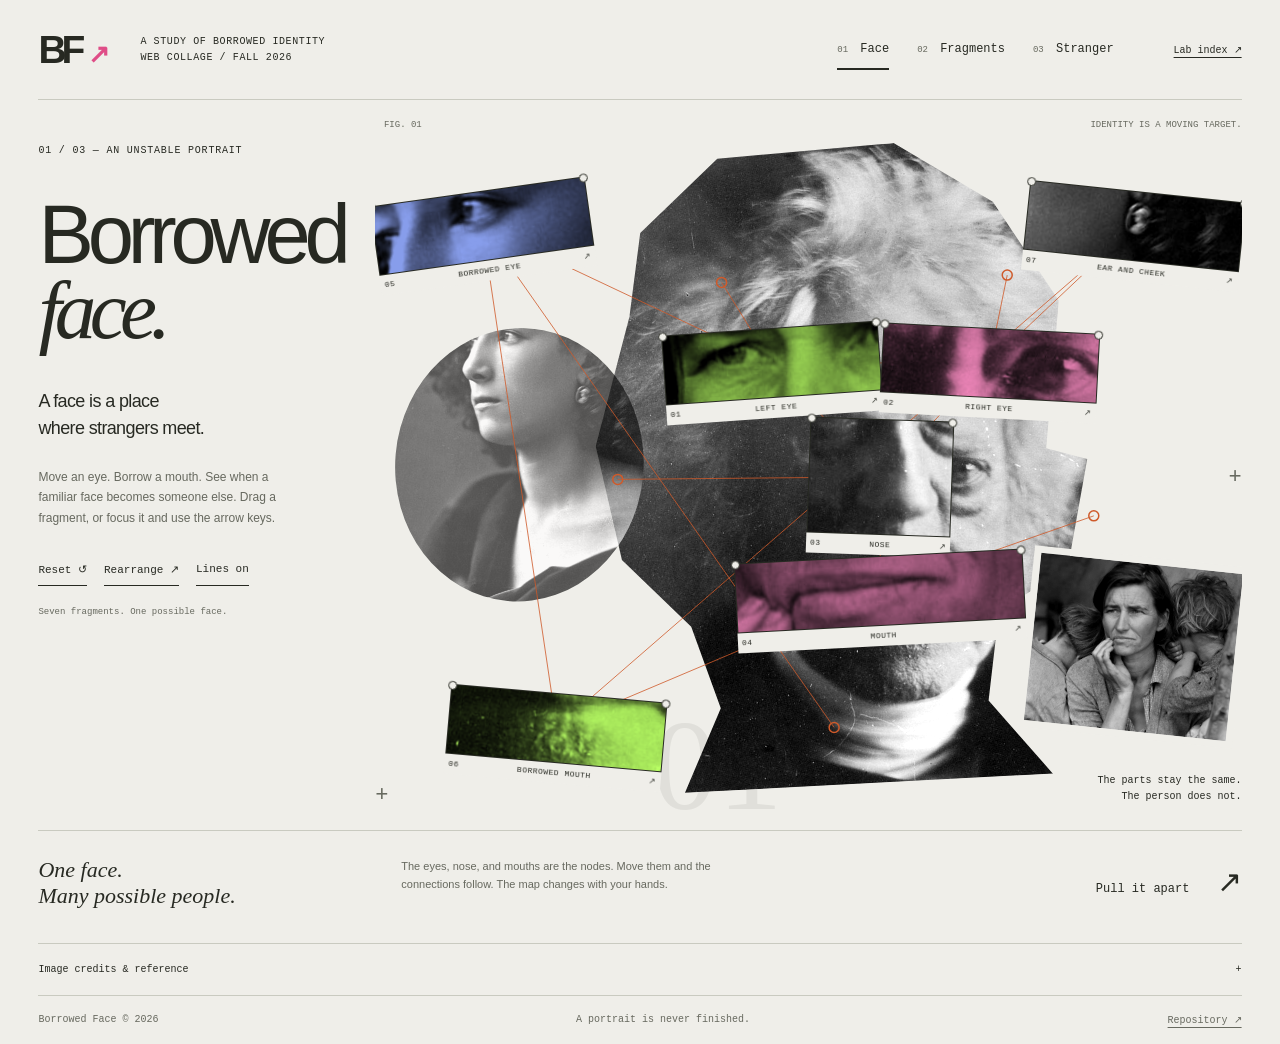
==== collage/index.html @ 21e27bef "Add Borrowed Face interactive three-page collage" ====
<!doctype html>
<html lang="en">
  <head>
    <meta charset="utf-8" />
    <meta name="viewport" content="width=device-width, initial-scale=1" />
    <meta
      name="description"
      content="Borrowed Face — an interactive collage about facial features, identity, and the space between them."
    />
    <title>Face — Borrowed Face</title>
    <link rel="icon" href="assets/node.svg" type="image/svg+xml" />
    <link rel="stylesheet" href="styles.css" />
    <script src="interaction.js" defer></script>
  </head>
  <body class="face">
    <a class="skip" href="#work">Skip to collage</a>
    <header class="site-header">
      <a class="wordmark" href="index.html"
        >BF<span aria-hidden="true">↗</span></a
      >
      <p class="edition">
        A study of borrowed identity<br />Web collage / Fall 2026
      </p>
      <nav aria-label="Collage pages">
        <a href="index.html" aria-current="page"><span>01</span> Face</a
        ><a href="nodes.html"><span>02</span> Fragments</a
        ><a href="mismatch.html"><span>03</span> Stranger</a>
      </nav>
      <a class="back-link" href="../">Lab index ↗</a>
    </header>
    <main id="work">
      <section class="intro" aria-labelledby="page-title">
        <p class="eyebrow">01 / 03 — An unstable portrait</p>
        <h1 id="page-title">Borrowed<br /><em>face.</em></h1>
        <p class="poem">A face is a place<br />where strangers meet.</p>
        <p class="instruction" id="move-help">
          Move an eye. Borrow a mouth. See when a familiar face becomes someone
          else. Drag a fragment, or focus it and use the arrow keys.
        </p>
        <div class="tools">
          <button id="reset" type="button">Reset ↺</button
          ><button id="scatter" type="button">Rearrange ↗</button
          ><button id="connections" type="button" aria-pressed="true">
            Lines on
          </button>
        </div>
        <p class="status" role="status" aria-live="polite">
          Seven fragments. One possible face.
        </p>
      </section>
      <section class="stage" aria-label="Interactive facial collage">
        <div class="stage-label" aria-hidden="true">
          FIG. 01 <span>Identity is a moving target.</span>
        </div>
        <figure class="portrait main-portrait" id="portrait-main">
          <img
            src="assets/herschel.jpg"
            alt="John Herschel, photographed by Julia Margaret Cameron, 1867."
            draggable="false"
          />
          <figcaption>
            John Herschel, photographed by Julia Margaret Cameron, 1867.
          </figcaption>
        </figure>
        <figure class="portrait echo-portrait" id="portrait-echo">
          <img
            src="assets/bernhardt.jpg"
            alt="Sarah Bernhardt, photographed by Nadar, around 1864."
            draggable="false"
          />
          <figcaption>
            Sarah Bernhardt, photographed by Nadar, around 1864.
          </figcaption>
        </figure>
        <figure class="portrait witness-portrait" id="portrait-witness">
          <img
            src="assets/thompson.jpg"
            alt="Florence Owens Thompson in Dorothea Lange’s Migrant Mother, 1936."
            draggable="false"
          />
          <figcaption>
            Florence Owens Thompson in Dorothea Lange’s Migrant Mother, 1936.
          </figcaption>
        </figure>
        <svg class="connections" aria-hidden="true"></svg>
        <figure
          class="fragment eye-left green"
          data-node="eye-left"
          style="--crop-x: 39%; --crop-y: 28%; --zoom: 6"
        >
          <button
            type="button"
            class="handle"
            aria-label="Move left eye"
            aria-describedby="move-help"
          >
            <span class="crop"
              ><img
                src="assets/thompson.jpg"
                alt="Left eye, cropped from the Lange portrait of Florence Owens Thompson."
                draggable="false"
            /></span>
          </button>
          <figcaption>
            <span>01</span> Left eye <span aria-hidden="true">↗</span>
          </figcaption>
        </figure>
        <figure
          class="fragment eye-right pink"
          data-node="eye-right"
          style="--crop-x: 68%; --crop-y: 51%; --zoom: 5"
        >
          <button
            type="button"
            class="handle"
            aria-label="Move right eye"
            aria-describedby="move-help"
          >
            <span class="crop"
              ><img
                src="assets/herschel.jpg"
                alt="Right eye, cropped from the Cameron portrait of John Herschel."
                draggable="false"
            /></span>
          </button>
          <figcaption>
            <span>02</span> Right eye <span aria-hidden="true">↗</span>
          </figcaption>
        </figure>
        <figure
          class="fragment nose plain"
          data-node="nose"
          style="--crop-x: 61%; --crop-y: 61%; --zoom: 4"
        >
          <button
            type="button"
            class="handle"
            aria-label="Move nose"
            aria-describedby="move-help"
          >
            <span class="crop"
              ><img
                src="assets/herschel.jpg"
                alt="Nose, cropped from the Cameron portrait of John Herschel."
                draggable="false"
            /></span>
          </button>
          <figcaption>
            <span>03</span> Nose <span aria-hidden="true">↗</span>
          </figcaption>
        </figure>
        <figure
          class="fragment mouth pink"
          data-node="mouth"
          style="--crop-x: 45%; --crop-y: 38%; --zoom: 5"
        >
          <button
            type="button"
            class="handle"
            aria-label="Move mouth"
            aria-describedby="move-help"
          >
            <span class="crop"
              ><img
                src="assets/thompson.jpg"
                alt="Mouth, cropped from the Lange portrait of Florence Owens Thompson."
                draggable="false"
            /></span>
          </button>
          <figcaption>
            <span>04</span> Mouth <span aria-hidden="true">↗</span>
          </figcaption>
        </figure>
        <figure
          class="fragment eye-spare blue"
          data-node="eye-spare"
          style="--crop-x: 45%; --crop-y: 24%; --zoom: 7"
        >
          <button
            type="button"
            class="handle"
            aria-label="Move borrowed eye"
            aria-describedby="move-help"
          >
            <span class="crop"
              ><img
                src="assets/bernhardt.jpg"
                alt="Borrowed eye, cropped from the Nadar portrait of Sarah Bernhardt."
                draggable="false"
            /></span>
          </button>
          <figcaption>
            <span>05</span> Borrowed eye <span aria-hidden="true">↗</span>
          </figcaption>
        </figure>
        <figure
          class="fragment mouth-spare green"
          data-node="mouth-spare"
          style="--crop-x: 62%; --crop-y: 72%; --zoom: 5"
        >
          <button
            type="button"
            class="handle"
            aria-label="Move borrowed mouth"
            aria-describedby="move-help"
          >
            <span class="crop"
              ><img
                src="assets/herschel.jpg"
                alt="Borrowed mouth, cropped from the Cameron portrait of John Herschel."
                draggable="false"
            /></span>
          </button>
          <figcaption>
            <span>06</span> Borrowed mouth <span aria-hidden="true">↗</span>
          </figcaption>
        </figure>
        <figure
          class="fragment ear plain"
          data-node="ear"
          style="--crop-x: 60%; --crop-y: 30%; --zoom: 5"
        >
          <button
            type="button"
            class="handle"
            aria-label="Move ear and cheek"
            aria-describedby="move-help"
          >
            <span class="crop"
              ><img
                src="assets/bernhardt.jpg"
                alt="Ear and cheek, cropped from the Nadar portrait of Sarah Bernhardt."
                draggable="false"
            /></span>
          </button>
          <figcaption>
            <span>07</span> Ear and cheek <span aria-hidden="true">↗</span>
          </figcaption>
        </figure>
        <p class="margin-note">
          The parts stay the same.<br />The person does not.
        </p>
        <span class="registration reg-one" aria-hidden="true">+</span
        ><span class="registration reg-two" aria-hidden="true">+</span
        ><span class="stage-number" aria-hidden="true">01</span>
      </section>
      <section class="afterword" aria-label="About this collage">
        <p>One face.<br />Many possible people.</p>
        <p>
          The eyes, nose, and mouths are the nodes. Move them and the
          connections follow. The map changes with your hands.
        </p>
        <a class="next" href="nodes.html"
          >Pull it apart <span aria-hidden="true">↗</span></a
        >
      </section>
    </main>
    <footer>
      <details>
        <summary>Image credits &amp; reference <span>+</span></summary>
        <div class="credits">
          <p>
            Inspired by
            <a
              href="https://www.lissongallery.com/artists/tony-oursler/artworks/template-varient-friend-stranger?image_id=8835"
              >Tony Oursler, <cite>template/variant/friend/stranger</cite>,
              2015</a
            >. The node map is an artistic composition, not a facial recognition
            system.
          </p>
          <p>
            <a
              href="https://commons.wikimedia.org/wiki/File:Sir_John_Herschel,_by_Julia_Margaret_Cameron.jpg"
              >Julia Margaret Cameron, <cite>Sir John Herschel</cite>, 1867</a
            >
            ·
            <a
              href="https://commons.wikimedia.org/wiki/File:Sarah_Bernhardt,_par_Nadar,_1864.jpg"
              >Nadar, <cite>Sarah Bernhardt</cite>, c. 1864</a
            >
            ·
            <a
              href="https://commons.wikimedia.org/wiki/File:Lange-MigrantMother.jpg"
              >Dorothea Lange, <cite>Migrant Mother</cite>, 1936</a
            >. Public-domain source photographs via Wikimedia Commons; excerpts
            are cropped and tinted in this collage.
          </p>
          <p>
            Digital arrangement, node drawings, and code developed with OpenAI
            Codex. Photographs are found materials; no AI-generated portraits
            are used.
          </p>
        </div>
      </details>
      <div class="footer-line">
        <span>Borrowed Face © 2026</span
        ><span>A portrait is never finished.</span
        ><a href="https://github.com/ixthecreator/fall-2026-lab"
          >Repository ↗</a
        >
      </div>
    </footer>
    <noscript
      ><p class="no-script">
        The collage and page links work without JavaScript. Enable JavaScript to
        move the facial features.
      </p></noscript
    >
  </body>
</html>
---- collage/styles.css ----
/* Shared typography and page furniture. Each stage has its own CSS Grid. */
:root {
  --paper: #efeee9;
  --ink: #272922;
  --muted: #67695f;
  --rule: #c9cac0;
  --accent: #df4d87;
  --line: #cf5a2a;
  font-family: Arial, Helvetica, sans-serif;
  color: var(--ink);
  background: var(--paper);
}
* {
  box-sizing: border-box;
}
body {
  margin: 0;
  background: var(--paper);
  color: var(--ink);
}
a {
  color: inherit;
  text-underline-offset: 4px;
}
button {
  font: inherit;
  color: inherit;
}
button,
a {
  -webkit-tap-highlight-color: transparent;
}
button:focus-visible,
a:focus-visible,
summary:focus-visible {
  outline: 2px solid var(--accent);
  outline-offset: 5px;
}
.site-header {
  margin: 0 3vw;
  min-height: 100px;
  display: flex;
  align-items: center;
  border-bottom: 1px solid var(--rule);
  gap: 35px;
}
.wordmark {
  font-size: 39px;
  letter-spacing: -5px;
  font-weight: 800;
  text-decoration: none;
}
.wordmark span {
  color: var(--accent);
  font-size: 26px;
  margin-left: 8px;
}
.edition,
.eyebrow,
nav,
.back-link,
.tools,
.status,
.stage-label,
figcaption,
footer,
.margin-note,
.next {
  font-family: "Courier New", Courier, monospace;
}
.edition {
  font-size: 10px;
  line-height: 1.6;
  text-transform: uppercase;
  letter-spacing: 0.06em;
}
nav {
  display: flex;
  gap: 28px;
  margin-left: auto;
  font-size: 12px;
}
nav a {
  text-decoration: none;
  padding: 12px 0;
}
nav a span {
  color: var(--muted);
  font-size: 9px;
  margin-right: 5px;
}
nav a[aria-current] {
  border-bottom: 2px solid var(--ink);
}
.back-link {
  font-size: 10px;
  margin-left: 25px;
}
main {
  padding: 0 3vw;
}
#work {
  display: grid;
  grid-template-columns: minmax(260px, 28%) minmax(0, 1fr);
}
.intro {
  padding-top: 45px;
  padding-right: 14px;
  position: relative;
  z-index: 2;
}
.eyebrow {
  font-size: 10px;
  text-transform: uppercase;
  letter-spacing: 0.08em;
  margin: 0 0 42px;
}
h1 {
  font-size: clamp(60px, 6.5vw, 105px);
  font-weight: 400;
  letter-spacing: -0.075em;
  line-height: 0.9;
  margin: 0 0 40px;
}
h1 em {
  font-family: Georgia, "Times New Roman", serif;
  font-weight: 400;
  letter-spacing: -0.08em;
}
.poem {
  font-size: 18px;
  line-height: 1.5;
  margin: 0 0 25px;
  letter-spacing: -0.035em;
}
.instruction {
  font-size: 12px;
  line-height: 1.7;
  color: var(--muted);
  max-width: 245px;
}
.tools {
  display: flex;
  flex-wrap: wrap;
  gap: 0 17px;
  margin-top: 26px;
  font-size: 11px;
}
.tools button {
  border: 0;
  border-bottom: 1px solid var(--ink);
  padding: 9px 0;
  background: transparent;
  cursor: pointer;
}
.tools button:hover {
  color: var(--accent);
}
.status {
  font-size: 9px;
  line-height: 1.7;
  color: var(--muted);
  max-width: 250px;
  margin-top: 19px;
}
/* 01: a twelve-column portrait with satellite fragments. */
.stage {
  min-width: 0;
  position: relative;
  display: grid;
  grid-template-columns: repeat(12, minmax(0, 1fr));
  grid-template-rows: repeat(16, 1fr);
  height: clamp(660px, 57vw, 850px);
  isolation: isolate;
  overflow: clip;
}
.stage-label {
  position: absolute;
  top: 20px;
  left: 1%;
  right: 0;
  display: flex;
  justify-content: space-between;
  font-size: 9px;
  color: var(--muted);
  text-transform: uppercase;
}
figure {
  margin: 0;
  min-width: 0;
  min-height: 0;
}
.portrait {
  overflow: hidden;
  align-self: stretch;
}
.portrait img {
  display: block;
  width: 100%;
  height: 100%;
  object-fit: cover;
  filter: grayscale(1) contrast(1.15);
}
.portrait figcaption {
  position: absolute;
  width: 1px;
  height: 1px;
  overflow: hidden;
  clip-path: inset(50%);
}
.main-portrait {
  grid-area: 2 / 4 / 16 / 11;
  clip-path: polygon(
    28% 1%,
    63% 0,
    82% 10%,
    94% 26%,
    90% 49%,
    98% 51%,
    93% 68%,
    79% 74%,
    76% 88%,
    88% 100%,
    15% 100%,
    23% 87%,
    18% 74%,
    5% 63%,
    1% 45%,
    9% 25%,
    12% 12%
  );
  transform: rotate(-3deg);
}
.main-portrait img {
  object-position: 61% 48%;
  transform: scale(1.13);
}
.echo-portrait {
  grid-area: 6 / 1 / 12 / 5;
  opacity: 0.66;
  transform: rotate(5deg);
  clip-path: ellipse(43% 50% at 50% 50%);
}
.echo-portrait img {
  width: 210%;
  height: 210%;
  max-width: none;
  transform: translate(-25%, -12%);
}
.witness-portrait {
  grid-area: 11 / 10 / 15 / 13;
  transform: rotate(6deg);
  border: 7px solid var(--paper);
}
.witness-portrait img {
  object-position: 48% 25%;
}
.fragment {
  position: relative;
  z-index: 4;
  align-self: stretch;
  transform: translate(var(--dx, 0px), var(--dy, 0px))
    rotate(var(--angle, -2deg));
  will-change: transform;
}
.handle {
  border: 1px solid var(--ink);
  padding: 0;
  width: 100%;
  height: calc(100% - 21px);
  display: block;
  position: relative;
  background: #d9dbcf;
  cursor: grab;
  touch-action: none;
  user-select: none;
}
.handle:active {
  cursor: grabbing;
}
.handle::before,
.handle::after {
  position: absolute;
  content: "";
  width: 7px;
  height: 7px;
  border: 1px solid var(--ink);
  background: var(--paper);
  border-radius: 50%;
  z-index: 1;
  top: -4px;
}
.handle::before {
  left: -4px;
}
.handle::after {
  right: -4px;
}
.crop {
  display: block;
  position: relative;
  width: 100%;
  height: 100%;
  overflow: hidden;
}
.crop img {
  position: absolute;
  width: calc(var(--zoom) * 100%);
  max-width: none;
  height: auto;
  left: var(--crop-x);
  top: var(--crop-y);
  transform: translate(calc(-1 * var(--crop-x)), calc(-1 * var(--crop-y)));
  filter: grayscale(1) contrast(1.2);
  pointer-events: none;
  user-select: none;
}
.green .crop {
  background: #b9ff64;
}
.pink .crop {
  background: #ec84b7;
}
.blue .crop {
  background: #879deb;
}
.green img,
.pink img,
.blue img {
  mix-blend-mode: multiply;
}
figcaption {
  font-size: 8px;
  line-height: 20px;
  text-transform: uppercase;
  letter-spacing: 0.06em;
  white-space: nowrap;
  display: flex;
  justify-content: space-between;
  background: var(--paper);
  padding: 0 4px;
}
.eye-left {
  grid-area: 6 / 5 / 8 / 8;
  --angle: -4deg;
}
.eye-right {
  grid-area: 6 / 8 / 8 / 11;
  --angle: 3deg;
}
.nose {
  grid-area: 8 / 7 / 11 / 9;
  --angle: 2deg;
}
.mouth {
  grid-area: 11 / 6 / 13 / 10;
  --angle: -3deg;
}
.eye-spare {
  grid-area: 3 / 1 / 5 / 4;
  --angle: -8deg;
}
.mouth-spare {
  grid-area: 14 / 2 / 16 / 5;
  --angle: 5deg;
}
.ear {
  grid-area: 3 / 10 / 5 / 13;
  --angle: 6deg;
}
.connections {
  position: absolute;
  width: 100%;
  height: 100%;
  inset: 0;
  z-index: 3;
  pointer-events: none;
  overflow: visible;
  color: var(--line);
}
.connections line {
  stroke: currentColor;
  stroke-width: 1;
  opacity: 0.8;
}
.connections circle {
  stroke: currentColor;
  stroke-width: 1.5;
  fill: var(--paper);
}
.connections .anchor {
  fill: transparent;
}
.stage.lines-hidden .connections {
  visibility: hidden;
}
.margin-note {
  position: absolute;
  bottom: 15px;
  right: 0;
  font-size: 10px;
  line-height: 1.6;
  text-align: right;
}
.registration {
  position: absolute;
  color: var(--muted);
  font:
    22px "Courier New",
    monospace;
}
.reg-one {
  left: 0;
  bottom: 22px;
}
.reg-two {
  right: 0;
  top: 50%;
}
.stage-number {
  position: absolute;
  left: 32%;
  bottom: 0;
  font-family: Georgia, serif;
  font-size: 130px;
  line-height: 1;
  opacity: 0.07;
  z-index: -1;
}
.afterword {
  grid-column: 1 / -1;
  display: grid;
  grid-template-columns: 28% 1fr 1fr;
  border-top: 1px solid var(--rule);
  padding: 26px 0 34px;
  gap: 26px;
}
.afterword p:first-child {
  font-family: Georgia, serif;
  font-size: 22px;
  font-style: italic;
  line-height: 1.2;
  margin: 0;
}
.afterword p:nth-child(2) {
  max-width: 310px;
  font-size: 11px;
  line-height: 1.7;
  margin: 0;
  color: var(--muted);
}
.next {
  justify-self: end;
  align-self: center;
  font-size: 12px;
  text-decoration: none;
}
.next span {
  margin-left: 20px;
  font-size: 30px;
}
footer {
  margin: 0 3vw;
  border-top: 1px solid var(--rule);
  font-size: 10px;
}
summary {
  cursor: pointer;
  padding: 20px 0;
  list-style: none;
}
summary span {
  float: right;
}
summary::-webkit-details-marker {
  display: none;
}
.credits {
  display: grid;
  grid-template-columns: 1fr 1.5fr 1fr;
  gap: 40px;
  padding-bottom: 24px;
  line-height: 1.8;
}
.credits p {
  margin: 0;
}
.footer-line {
  padding: 18px 0;
  border-top: 1px solid var(--rule);
  display: flex;
  justify-content: space-between;
  gap: 20px;
  color: var(--muted);
}
.skip {
  position: absolute;
  top: -70px;
  left: 10px;
  z-index: 20;
  background: var(--paper);
  padding: 10px;
}
.skip:focus {
  top: 10px;
}
.no-script {
  text-align: center;
  padding: 20px;
}
/* 02: eight columns, large separated features in a dark field. */
body.nodes {
  --paper: #292a27;
  --ink: #f0eee4;
  --muted: #b5b6aa;
  --rule: #51534b;
  --line: #c8db86;
  --accent: #f1979d;
}
.nodes .stage {
  grid-template-columns: repeat(8, minmax(0, 1fr));
  grid-template-rows: repeat(14, 1fr);
}
.nodes .main-portrait {
  grid-area: 3 / 3 / 13 / 7;
  opacity: 0.22;
}
.nodes .echo-portrait {
  grid-area: 10 / 1 / 14 / 3;
  opacity: 0.5;
}
.nodes .witness-portrait {
  grid-area: 2 / 7 / 6 / 9;
  opacity: 0.7;
}
.nodes .eye-left {
  grid-area: 3 / 1 / 6 / 4;
  --angle: -7deg;
}
.nodes .eye-right {
  grid-area: 5 / 5 / 8 / 9;
  --angle: 6deg;
}
.nodes .nose {
  grid-area: 7 / 3 / 11 / 5;
  --angle: -8deg;
}
.nodes .mouth {
  grid-area: 11 / 5 / 14 / 9;
  --angle: -6deg;
}
.nodes .eye-spare {
  grid-area: 2 / 5 / 4 / 7;
  --angle: 8deg;
}
.nodes .mouth-spare {
  grid-area: 12 / 2 / 14 / 5;
  --angle: 2deg;
}
.nodes .ear {
  grid-area: 7 / 1 / 10 / 3;
  --angle: 8deg;
}
.nodes .stage-number {
  color: #e1e8c1;
}
/* 03: ten columns; two faces occupy opposing sides of a shared map. */
body.mismatch {
  --paper: #e5e8bf;
  --ink: #2b3228;
  --rule: #b9bea1;
  --muted: #626c57;
  --accent: #a6335d;
  --line: #b34d66;
}
.mismatch h1 {
  font-size: clamp(60px, 6.7vw, 105px);
}
.mismatch .stage {
  grid-template-columns: repeat(10, minmax(0, 1fr));
  grid-template-rows: repeat(15, 1fr);
}
.mismatch .main-portrait {
  grid-area: 3 / 1 / 15 / 7;
  transform: rotate(-8deg);
}
.mismatch .echo-portrait {
  grid-area: 2 / 5 / 14 / 11;
  opacity: 1;
  transform: rotate(9deg);
}
.mismatch .witness-portrait {
  grid-area: 11 / 8 / 15 / 11;
}
.mismatch .eye-left {
  grid-area: 6 / 2 / 8 / 5;
  --angle: -6deg;
}
.mismatch .eye-right {
  grid-area: 5 / 7 / 7 / 10;
  --angle: 7deg;
}
.mismatch .nose {
  grid-area: 7 / 5 / 10 / 7;
  --angle: 10deg;
}
.mismatch .mouth {
  grid-area: 10 / 3 / 12 / 7;
  --angle: -8deg;
}
.mismatch .eye-spare {
  grid-area: 2 / 1 / 4 / 4;
}
.mismatch .mouth-spare {
  grid-area: 12 / 6 / 14 / 9;
}
.mismatch .ear {
  grid-area: 2 / 8 / 4 / 11;
}
@media (min-width: 1600px) {
  main,
  .site-header,
  footer {
    max-width: 1600px;
    margin-left: auto;
    margin-right: auto;
  }
}
@media (max-width: 900px) {
  .site-header {
    gap: 18px;
  }
  .edition {
    display: none;
  }
  nav {
    gap: 18px;
  }
  .back-link {
    margin-left: 0;
  }
  #work {
    grid-template-columns: minmax(215px, 30%) minmax(0, 1fr);
  }
  h1 {
    font-size: 70px;
  }
  .stage {
    height: 660px;
  }
  .poem {
    font-size: 16px;
  }
  .eyebrow {
    font-size: 8px;
  }
  .instruction {
    padding-right: 10px;
  }
  figcaption {
    font-size: 6px;
  }
  .stage-label span {
    display: none;
  }
}
@media (max-width: 640px) {
  .site-header {
    min-height: 75px;
    margin: 0 5vw;
    gap: 12px;
  }
  .wordmark {
    font-size: 32px;
  }
  .wordmark span {
    font-size: 20px;
  }
  nav {
    gap: 15px;
    font-size: 10px;
  }
  nav a span {
    display: none;
  }
  .back-link {
    display: none;
  }
  main {
    padding: 0 5vw;
  }
  #work {
    display: block;
  }
  .intro {
    padding: 26px 0 0;
  }
  .eyebrow {
    margin-bottom: 23px;
    font-size: 9px;
  }
  h1,
  .mismatch h1 {
    font-size: clamp(52px, 18vw, 76px);
    margin-bottom: 22px;
  }
  h1 br {
    display: block;
  }
  h1 em {
    margin-left: 0;
  }
  .poem {
    font-size: 17px;
  }
  .instruction {
    max-width: 100%;
    font-size: 12px;
  }
  .tools {
    margin-top: 15px;
    gap: 25px;
  }
  .status {
    max-width: 100%;
    margin: 12px 0 0;
  }
  .stage {
    height: 590px;
    margin-top: 12px;
  }
  .stage-label {
    top: 8px;
  }
  .stage-label span {
    display: block;
    font-size: 7px;
  }
  .stage-number {
    font-size: 90px;
  }
  figcaption {
    font-size: 6px;
  }
  .margin-note {
    font-size: 8px;
  }
  .afterword {
    grid-template-columns: 1fr 1fr;
    gap: 20px;
    padding: 24px 0;
  }
  .afterword p:first-child {
    font-size: 21px;
  }
  .afterword p:nth-child(2) {
    font-size: 10px;
  }
  .next {
    grid-column: 1/-1;
  }
  .credits {
    grid-template-columns: 1fr;
    gap: 18px;
  }
  footer {
    margin: 0 5vw;
  }
  .footer-line {
    font-size: 8px;
  }
  .footer-line span:nth-child(2) {
    display: none;
  }
}
@media (prefers-reduced-motion: reduce) {
  * {
    scroll-behavior: auto;
  }
}
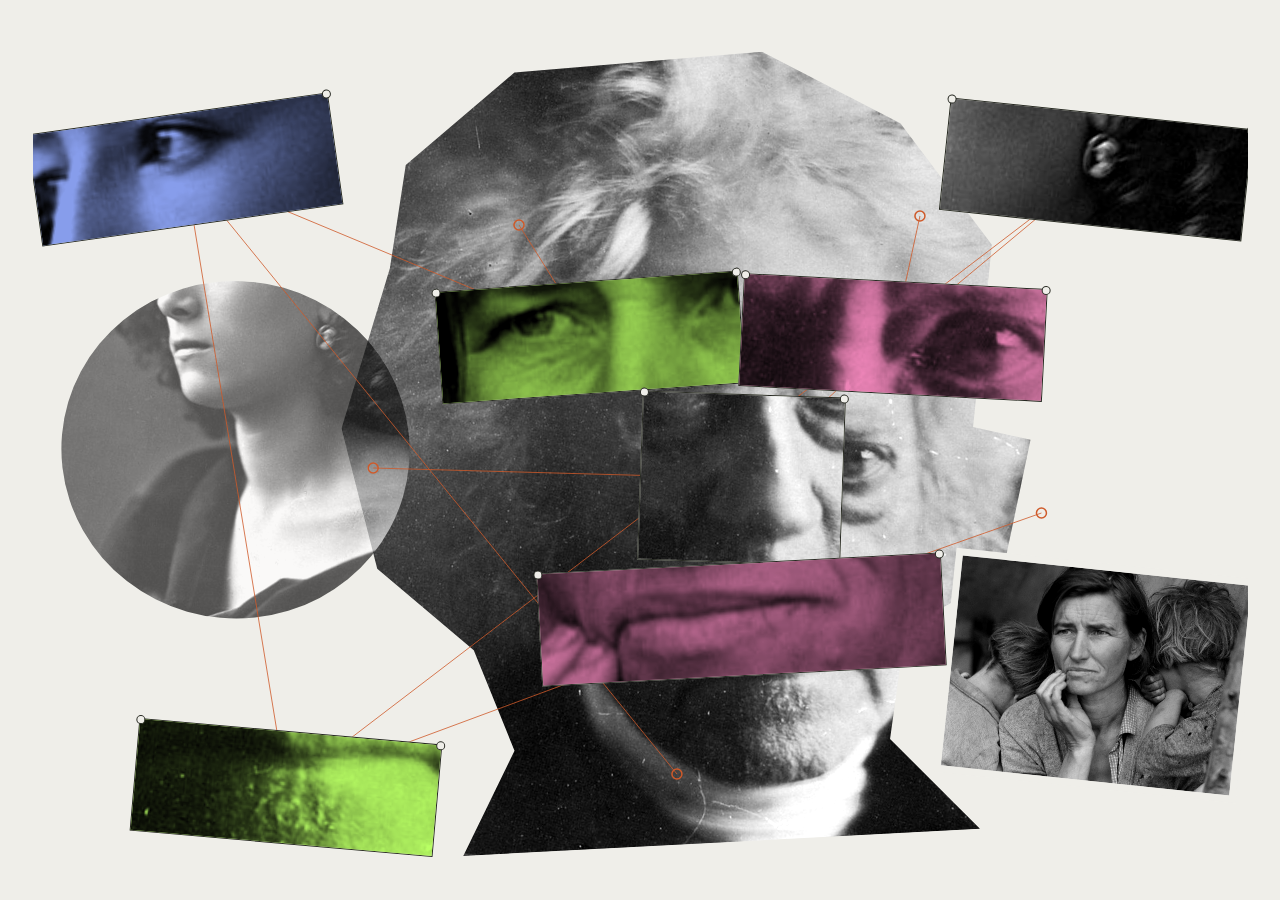
==== commit 807ca586: "Reduce collage to one full-screen interactive artwork" ====
--- a/collage/index.html
+++ b/collage/index.html
@@ -5,62 +5,26 @@
     <meta name="viewport" content="width=device-width, initial-scale=1" />
     <meta
       name="description"
-      content="Borrowed Face — an interactive collage about facial features, identity, and the space between them."
+      content="An interactive collage of movable facial features."
     />
-    <title>Face — Borrowed Face</title>
+    <title>Borrowed Face</title>
     <link rel="icon" href="assets/node.svg" type="image/svg+xml" />
     <link rel="stylesheet" href="styles.css" />
     <script src="interaction.js" defer></script>
   </head>
-  <body class="face">
-    <a class="skip" href="#work">Skip to collage</a>
-    <header class="site-header">
-      <a class="wordmark" href="index.html"
-        >BF<span aria-hidden="true">↗</span></a
-      >
-      <p class="edition">
-        A study of borrowed identity<br />Web collage / Fall 2026
+  <body>
+    <main aria-label="Borrowed Face — interactive collage">
+      <p id="move-help" class="visually-hidden">
+        Drag a facial feature to move it. With a keyboard, focus a feature and
+        use the arrow keys.
       </p>
-      <nav aria-label="Collage pages">
-        <a href="index.html" aria-current="page"><span>01</span> Face</a
-        ><a href="nodes.html"><span>02</span> Fragments</a
-        ><a href="mismatch.html"><span>03</span> Stranger</a>
-      </nav>
-      <a class="back-link" href="../">Lab index ↗</a>
-    </header>
-    <main id="work">
-      <section class="intro" aria-labelledby="page-title">
-        <p class="eyebrow">01 / 03 — An unstable portrait</p>
-        <h1 id="page-title">Borrowed<br /><em>face.</em></h1>
-        <p class="poem">A face is a place<br />where strangers meet.</p>
-        <p class="instruction" id="move-help">
-          Move an eye. Borrow a mouth. See when a familiar face becomes someone
-          else. Drag a fragment, or focus it and use the arrow keys.
-        </p>
-        <div class="tools">
-          <button id="reset" type="button">Reset ↺</button
-          ><button id="scatter" type="button">Rearrange ↗</button
-          ><button id="connections" type="button" aria-pressed="true">
-            Lines on
-          </button>
-        </div>
-        <p class="status" role="status" aria-live="polite">
-          Seven fragments. One possible face.
-        </p>
-      </section>
-      <section class="stage" aria-label="Interactive facial collage">
-        <div class="stage-label" aria-hidden="true">
-          FIG. 01 <span>Identity is a moving target.</span>
-        </div>
+      <div class="stage" aria-label="Movable facial features">
         <figure class="portrait main-portrait" id="portrait-main">
           <img
             src="assets/herschel.jpg"
             alt="John Herschel, photographed by Julia Margaret Cameron, 1867."
             draggable="false"
           />
-          <figcaption>
-            John Herschel, photographed by Julia Margaret Cameron, 1867.
-          </figcaption>
         </figure>
         <figure class="portrait echo-portrait" id="portrait-echo">
           <img
@@ -68,9 +32,6 @@
             alt="Sarah Bernhardt, photographed by Nadar, around 1864."
             draggable="false"
           />
-          <figcaption>
-            Sarah Bernhardt, photographed by Nadar, around 1864.
-          </figcaption>
         </figure>
         <figure class="portrait witness-portrait" id="portrait-witness">
           <img
@@ -78,11 +39,7 @@
             alt="Florence Owens Thompson in Dorothea Lange’s Migrant Mother, 1936."
             draggable="false"
           />
-          <figcaption>
-            Florence Owens Thompson in Dorothea Lange’s Migrant Mother, 1936.
-          </figcaption>
         </figure>
-        <svg class="connections" aria-hidden="true"></svg>
         <figure
           class="fragment eye-left green"
           data-node="eye-left"
@@ -101,9 +58,6 @@
                 draggable="false"
             /></span>
           </button>
-          <figcaption>
-            <span>01</span> Left eye <span aria-hidden="true">↗</span>
-          </figcaption>
         </figure>
         <figure
           class="fragment eye-right pink"
@@ -123,9 +77,6 @@
                 draggable="false"
             /></span>
           </button>
-          <figcaption>
-            <span>02</span> Right eye <span aria-hidden="true">↗</span>
-          </figcaption>
         </figure>
         <figure
           class="fragment nose plain"
@@ -145,9 +96,6 @@
                 draggable="false"
             /></span>
           </button>
-          <figcaption>
-            <span>03</span> Nose <span aria-hidden="true">↗</span>
-          </figcaption>
         </figure>
         <figure
           class="fragment mouth pink"
@@ -167,9 +115,6 @@
                 draggable="false"
             /></span>
           </button>
-          <figcaption>
-            <span>04</span> Mouth <span aria-hidden="true">↗</span>
-          </figcaption>
         </figure>
         <figure
           class="fragment eye-spare blue"
@@ -189,9 +134,6 @@
                 draggable="false"
             /></span>
           </button>
-          <figcaption>
-            <span>05</span> Borrowed eye <span aria-hidden="true">↗</span>
-          </figcaption>
         </figure>
         <figure
           class="fragment mouth-spare green"
@@ -211,9 +153,6 @@
                 draggable="false"
             /></span>
           </button>
-          <figcaption>
-            <span>06</span> Borrowed mouth <span aria-hidden="true">↗</span>
-          </figcaption>
         </figure>
         <figure
           class="fragment ear plain"
@@ -233,78 +172,10 @@
                 draggable="false"
             /></span>
           </button>
-          <figcaption>
-            <span>07</span> Ear and cheek <span aria-hidden="true">↗</span>
-          </figcaption>
         </figure>
-        <p class="margin-note">
-          The parts stay the same.<br />The person does not.
-        </p>
-        <span class="registration reg-one" aria-hidden="true">+</span
-        ><span class="registration reg-two" aria-hidden="true">+</span
-        ><span class="stage-number" aria-hidden="true">01</span>
-      </section>
-      <section class="afterword" aria-label="About this collage">
-        <p>One face.<br />Many possible people.</p>
-        <p>
-          The eyes, nose, and mouths are the nodes. Move them and the
-          connections follow. The map changes with your hands.
-        </p>
-        <a class="next" href="nodes.html"
-          >Pull it apart <span aria-hidden="true">↗</span></a
-        >
-      </section>
+        <svg class="connections" aria-hidden="true"></svg>
+      </div>
+      <p class="status visually-hidden" role="status" aria-live="polite"></p>
     </main>
-    <footer>
-      <details>
-        <summary>Image credits &amp; reference <span>+</span></summary>
-        <div class="credits">
-          <p>
-            Inspired by
-            <a
-              href="https://www.lissongallery.com/artists/tony-oursler/artworks/template-varient-friend-stranger?image_id=8835"
-              >Tony Oursler, <cite>template/variant/friend/stranger</cite>,
-              2015</a
-            >. The node map is an artistic composition, not a facial recognition
-            system.
-          </p>
-          <p>
-            <a
-              href="https://commons.wikimedia.org/wiki/File:Sir_John_Herschel,_by_Julia_Margaret_Cameron.jpg"
-              >Julia Margaret Cameron, <cite>Sir John Herschel</cite>, 1867</a
-            >
-            ·
-            <a
-              href="https://commons.wikimedia.org/wiki/File:Sarah_Bernhardt,_par_Nadar,_1864.jpg"
-              >Nadar, <cite>Sarah Bernhardt</cite>, c. 1864</a
-            >
-            ·
-            <a
-              href="https://commons.wikimedia.org/wiki/File:Lange-MigrantMother.jpg"
-              >Dorothea Lange, <cite>Migrant Mother</cite>, 1936</a
-            >. Public-domain source photographs via Wikimedia Commons; excerpts
-            are cropped and tinted in this collage.
-          </p>
-          <p>
-            Digital arrangement, node drawings, and code developed with OpenAI
-            Codex. Photographs are found materials; no AI-generated portraits
-            are used.
-          </p>
-        </div>
-      </details>
-      <div class="footer-line">
-        <span>Borrowed Face © 2026</span
-        ><span>A portrait is never finished.</span
-        ><a href="https://github.com/ixthecreator/fall-2026-lab"
-          >Repository ↗</a
-        >
-      </div>
-    </footer>
-    <noscript
-      ><p class="no-script">
-        The collage and page links work without JavaScript. Enable JavaScript to
-        move the facial features.
-      </p></noscript
-    >
   </body>
 </html>
--- a/collage/styles.css
+++ b/collage/styles.css
@@ -1,189 +1,33 @@
-/* Shared typography and page furniture. Each stage has its own CSS Grid. */
 :root {
   --paper: #efeee9;
   --ink: #272922;
-  --muted: #67695f;
-  --rule: #c9cac0;
-  --accent: #df4d87;
   --line: #cf5a2a;
-  font-family: Arial, Helvetica, sans-serif;
+  background: var(--paper);
   color: var(--ink);
-  background: var(--paper);
 }
 * {
   box-sizing: border-box;
 }
 body {
   margin: 0;
-  background: var(--paper);
-  color: var(--ink);
-}
-a {
-  color: inherit;
-  text-underline-offset: 4px;
-}
-button {
-  font: inherit;
-  color: inherit;
-}
-button,
-a {
-  -webkit-tap-highlight-color: transparent;
-}
-button:focus-visible,
-a:focus-visible,
-summary:focus-visible {
-  outline: 2px solid var(--accent);
-  outline-offset: 5px;
-}
-.site-header {
-  margin: 0 3vw;
-  min-height: 100px;
-  display: flex;
-  align-items: center;
-  border-bottom: 1px solid var(--rule);
-  gap: 35px;
-}
-.wordmark {
-  font-size: 39px;
-  letter-spacing: -5px;
-  font-weight: 800;
-  text-decoration: none;
-}
-.wordmark span {
-  color: var(--accent);
-  font-size: 26px;
-  margin-left: 8px;
-}
-.edition,
-.eyebrow,
-nav,
-.back-link,
-.tools,
-.status,
-.stage-label,
-figcaption,
-footer,
-.margin-note,
-.next {
-  font-family: "Courier New", Courier, monospace;
-}
-.edition {
-  font-size: 10px;
-  line-height: 1.6;
-  text-transform: uppercase;
-  letter-spacing: 0.06em;
-}
-nav {
-  display: flex;
-  gap: 28px;
-  margin-left: auto;
-  font-size: 12px;
-}
-nav a {
-  text-decoration: none;
-  padding: 12px 0;
-}
-nav a span {
-  color: var(--muted);
-  font-size: 9px;
-  margin-right: 5px;
-}
-nav a[aria-current] {
-  border-bottom: 2px solid var(--ink);
-}
-.back-link {
-  font-size: 10px;
-  margin-left: 25px;
+  overflow: hidden;
 }
 main {
-  padding: 0 3vw;
-}
-#work {
+  width: 100%;
+  height: 100svh;
   display: grid;
-  grid-template-columns: minmax(260px, 28%) minmax(0, 1fr);
-}
-.intro {
-  padding-top: 45px;
-  padding-right: 14px;
-  position: relative;
-  z-index: 2;
-}
-.eyebrow {
-  font-size: 10px;
-  text-transform: uppercase;
-  letter-spacing: 0.08em;
-  margin: 0 0 42px;
-}
-h1 {
-  font-size: clamp(60px, 6.5vw, 105px);
-  font-weight: 400;
-  letter-spacing: -0.075em;
-  line-height: 0.9;
-  margin: 0 0 40px;
-}
-h1 em {
-  font-family: Georgia, "Times New Roman", serif;
-  font-weight: 400;
-  letter-spacing: -0.08em;
-}
-.poem {
-  font-size: 18px;
-  line-height: 1.5;
-  margin: 0 0 25px;
-  letter-spacing: -0.035em;
-}
-.instruction {
-  font-size: 12px;
-  line-height: 1.7;
-  color: var(--muted);
-  max-width: 245px;
-}
-.tools {
-  display: flex;
-  flex-wrap: wrap;
-  gap: 0 17px;
-  margin-top: 26px;
-  font-size: 11px;
-}
-.tools button {
-  border: 0;
-  border-bottom: 1px solid var(--ink);
-  padding: 9px 0;
-  background: transparent;
-  cursor: pointer;
-}
-.tools button:hover {
-  color: var(--accent);
-}
-.status {
-  font-size: 9px;
-  line-height: 1.7;
-  color: var(--muted);
-  max-width: 250px;
-  margin-top: 19px;
-}
-/* 01: a twelve-column portrait with satellite fragments. */
+  place-items: center;
+}
+/* The grid only positions the artwork; no columns or panels are shown. */
 .stage {
-  min-width: 0;
+  width: min(100vw, 135svh);
+  height: 100svh;
   position: relative;
   display: grid;
   grid-template-columns: repeat(12, minmax(0, 1fr));
-  grid-template-rows: repeat(16, 1fr);
-  height: clamp(660px, 57vw, 850px);
+  grid-template-rows: repeat(16, minmax(0, 1fr));
   isolation: isolate;
   overflow: clip;
-}
-.stage-label {
-  position: absolute;
-  top: 20px;
-  left: 1%;
-  right: 0;
-  display: flex;
-  justify-content: space-between;
-  font-size: 9px;
-  color: var(--muted);
-  text-transform: uppercase;
 }
 figure {
   margin: 0;
@@ -192,7 +36,6 @@
 }
 .portrait {
   overflow: hidden;
-  align-self: stretch;
 }
 .portrait img {
   display: block;
@@ -200,13 +43,6 @@
   height: 100%;
   object-fit: cover;
   filter: grayscale(1) contrast(1.15);
-}
-.portrait figcaption {
-  position: absolute;
-  width: 1px;
-  height: 1px;
-  overflow: hidden;
-  clip-path: inset(50%);
 }
 .main-portrait {
   grid-area: 2 / 4 / 16 / 11;
@@ -258,25 +94,28 @@
 .fragment {
   position: relative;
   z-index: 4;
-  align-self: stretch;
   transform: translate(var(--dx, 0px), var(--dy, 0px))
     rotate(var(--angle, -2deg));
-  will-change: transform;
 }
 .handle {
+  display: block;
+  width: 100%;
+  height: 100%;
+  padding: 0;
   border: 1px solid var(--ink);
-  padding: 0;
-  width: 100%;
-  height: calc(100% - 21px);
-  display: block;
-  position: relative;
   background: #d9dbcf;
+  position: relative;
   cursor: grab;
   touch-action: none;
   user-select: none;
+  -webkit-tap-highlight-color: transparent;
 }
 .handle:active {
   cursor: grabbing;
+}
+.handle:focus-visible {
+  outline: 2px solid #df4d87;
+  outline-offset: 5px;
 }
 .handle::before,
 .handle::after {
@@ -329,17 +168,6 @@
 .blue img {
   mix-blend-mode: multiply;
 }
-figcaption {
-  font-size: 8px;
-  line-height: 20px;
-  text-transform: uppercase;
-  letter-spacing: 0.06em;
-  white-space: nowrap;
-  display: flex;
-  justify-content: space-between;
-  background: var(--paper);
-  padding: 0 4px;
-}
 .eye-left {
   grid-area: 6 / 5 / 8 / 8;
   --angle: -4deg;
@@ -375,7 +203,6 @@
   inset: 0;
   z-index: 3;
   pointer-events: none;
-  overflow: visible;
   color: var(--line);
 }
 .connections line {
@@ -391,390 +218,19 @@
 .connections .anchor {
   fill: transparent;
 }
-.stage.lines-hidden .connections {
-  visibility: hidden;
-}
-.margin-note {
-  position: absolute;
-  bottom: 15px;
-  right: 0;
-  font-size: 10px;
-  line-height: 1.6;
-  text-align: right;
-}
-.registration {
-  position: absolute;
-  color: var(--muted);
-  font:
-    22px "Courier New",
-    monospace;
-}
-.reg-one {
-  left: 0;
-  bottom: 22px;
-}
-.reg-two {
-  right: 0;
-  top: 50%;
-}
-.stage-number {
-  position: absolute;
-  left: 32%;
-  bottom: 0;
-  font-family: Georgia, serif;
-  font-size: 130px;
-  line-height: 1;
-  opacity: 0.07;
-  z-index: -1;
-}
-.afterword {
-  grid-column: 1 / -1;
-  display: grid;
-  grid-template-columns: 28% 1fr 1fr;
-  border-top: 1px solid var(--rule);
-  padding: 26px 0 34px;
-  gap: 26px;
-}
-.afterword p:first-child {
-  font-family: Georgia, serif;
-  font-size: 22px;
-  font-style: italic;
-  line-height: 1.2;
-  margin: 0;
-}
-.afterword p:nth-child(2) {
-  max-width: 310px;
-  font-size: 11px;
-  line-height: 1.7;
-  margin: 0;
-  color: var(--muted);
-}
-.next {
-  justify-self: end;
-  align-self: center;
-  font-size: 12px;
-  text-decoration: none;
-}
-.next span {
-  margin-left: 20px;
-  font-size: 30px;
-}
-footer {
-  margin: 0 3vw;
-  border-top: 1px solid var(--rule);
-  font-size: 10px;
-}
-summary {
-  cursor: pointer;
-  padding: 20px 0;
-  list-style: none;
-}
-summary span {
-  float: right;
-}
-summary::-webkit-details-marker {
-  display: none;
-}
-.credits {
-  display: grid;
-  grid-template-columns: 1fr 1.5fr 1fr;
-  gap: 40px;
-  padding-bottom: 24px;
-  line-height: 1.8;
-}
-.credits p {
-  margin: 0;
-}
-.footer-line {
-  padding: 18px 0;
-  border-top: 1px solid var(--rule);
-  display: flex;
-  justify-content: space-between;
-  gap: 20px;
-  color: var(--muted);
-}
-.skip {
-  position: absolute;
-  top: -70px;
-  left: 10px;
-  z-index: 20;
-  background: var(--paper);
-  padding: 10px;
-}
-.skip:focus {
-  top: 10px;
-}
-.no-script {
-  text-align: center;
-  padding: 20px;
-}
-/* 02: eight columns, large separated features in a dark field. */
-body.nodes {
-  --paper: #292a27;
-  --ink: #f0eee4;
-  --muted: #b5b6aa;
-  --rule: #51534b;
-  --line: #c8db86;
-  --accent: #f1979d;
-}
-.nodes .stage {
-  grid-template-columns: repeat(8, minmax(0, 1fr));
-  grid-template-rows: repeat(14, 1fr);
-}
-.nodes .main-portrait {
-  grid-area: 3 / 3 / 13 / 7;
-  opacity: 0.22;
-}
-.nodes .echo-portrait {
-  grid-area: 10 / 1 / 14 / 3;
-  opacity: 0.5;
-}
-.nodes .witness-portrait {
-  grid-area: 2 / 7 / 6 / 9;
-  opacity: 0.7;
-}
-.nodes .eye-left {
-  grid-area: 3 / 1 / 6 / 4;
-  --angle: -7deg;
-}
-.nodes .eye-right {
-  grid-area: 5 / 5 / 8 / 9;
-  --angle: 6deg;
-}
-.nodes .nose {
-  grid-area: 7 / 3 / 11 / 5;
-  --angle: -8deg;
-}
-.nodes .mouth {
-  grid-area: 11 / 5 / 14 / 9;
-  --angle: -6deg;
-}
-.nodes .eye-spare {
-  grid-area: 2 / 5 / 4 / 7;
-  --angle: 8deg;
-}
-.nodes .mouth-spare {
-  grid-area: 12 / 2 / 14 / 5;
-  --angle: 2deg;
-}
-.nodes .ear {
-  grid-area: 7 / 1 / 10 / 3;
-  --angle: 8deg;
-}
-.nodes .stage-number {
-  color: #e1e8c1;
-}
-/* 03: ten columns; two faces occupy opposing sides of a shared map. */
-body.mismatch {
-  --paper: #e5e8bf;
-  --ink: #2b3228;
-  --rule: #b9bea1;
-  --muted: #626c57;
-  --accent: #a6335d;
-  --line: #b34d66;
-}
-.mismatch h1 {
-  font-size: clamp(60px, 6.7vw, 105px);
-}
-.mismatch .stage {
-  grid-template-columns: repeat(10, minmax(0, 1fr));
-  grid-template-rows: repeat(15, 1fr);
-}
-.mismatch .main-portrait {
-  grid-area: 3 / 1 / 15 / 7;
-  transform: rotate(-8deg);
-}
-.mismatch .echo-portrait {
-  grid-area: 2 / 5 / 14 / 11;
-  opacity: 1;
-  transform: rotate(9deg);
-}
-.mismatch .witness-portrait {
-  grid-area: 11 / 8 / 15 / 11;
-}
-.mismatch .eye-left {
-  grid-area: 6 / 2 / 8 / 5;
-  --angle: -6deg;
-}
-.mismatch .eye-right {
-  grid-area: 5 / 7 / 7 / 10;
-  --angle: 7deg;
-}
-.mismatch .nose {
-  grid-area: 7 / 5 / 10 / 7;
-  --angle: 10deg;
-}
-.mismatch .mouth {
-  grid-area: 10 / 3 / 12 / 7;
-  --angle: -8deg;
-}
-.mismatch .eye-spare {
-  grid-area: 2 / 1 / 4 / 4;
-}
-.mismatch .mouth-spare {
-  grid-area: 12 / 6 / 14 / 9;
-}
-.mismatch .ear {
-  grid-area: 2 / 8 / 4 / 11;
-}
-@media (min-width: 1600px) {
-  main,
-  .site-header,
-  footer {
-    max-width: 1600px;
-    margin-left: auto;
-    margin-right: auto;
+.visually-hidden {
+  position: absolute;
+  width: 1px;
+  height: 1px;
+  padding: 0;
+  margin: -1px;
+  overflow: hidden;
+  clip-path: inset(50%);
+  white-space: nowrap;
+  border: 0;
+}
+@media (max-aspect-ratio: 3/4) {
+  .stage {
+    height: min(100svh, 145vw);
   }
 }
-@media (max-width: 900px) {
-  .site-header {
-    gap: 18px;
-  }
-  .edition {
-    display: none;
-  }
-  nav {
-    gap: 18px;
-  }
-  .back-link {
-    margin-left: 0;
-  }
-  #work {
-    grid-template-columns: minmax(215px, 30%) minmax(0, 1fr);
-  }
-  h1 {
-    font-size: 70px;
-  }
-  .stage {
-    height: 660px;
-  }
-  .poem {
-    font-size: 16px;
-  }
-  .eyebrow {
-    font-size: 8px;
-  }
-  .instruction {
-    padding-right: 10px;
-  }
-  figcaption {
-    font-size: 6px;
-  }
-  .stage-label span {
-    display: none;
-  }
-}
-@media (max-width: 640px) {
-  .site-header {
-    min-height: 75px;
-    margin: 0 5vw;
-    gap: 12px;
-  }
-  .wordmark {
-    font-size: 32px;
-  }
-  .wordmark span {
-    font-size: 20px;
-  }
-  nav {
-    gap: 15px;
-    font-size: 10px;
-  }
-  nav a span {
-    display: none;
-  }
-  .back-link {
-    display: none;
-  }
-  main {
-    padding: 0 5vw;
-  }
-  #work {
-    display: block;
-  }
-  .intro {
-    padding: 26px 0 0;
-  }
-  .eyebrow {
-    margin-bottom: 23px;
-    font-size: 9px;
-  }
-  h1,
-  .mismatch h1 {
-    font-size: clamp(52px, 18vw, 76px);
-    margin-bottom: 22px;
-  }
-  h1 br {
-    display: block;
-  }
-  h1 em {
-    margin-left: 0;
-  }
-  .poem {
-    font-size: 17px;
-  }
-  .instruction {
-    max-width: 100%;
-    font-size: 12px;
-  }
-  .tools {
-    margin-top: 15px;
-    gap: 25px;
-  }
-  .status {
-    max-width: 100%;
-    margin: 12px 0 0;
-  }
-  .stage {
-    height: 590px;
-    margin-top: 12px;
-  }
-  .stage-label {
-    top: 8px;
-  }
-  .stage-label span {
-    display: block;
-    font-size: 7px;
-  }
-  .stage-number {
-    font-size: 90px;
-  }
-  figcaption {
-    font-size: 6px;
-  }
-  .margin-note {
-    font-size: 8px;
-  }
-  .afterword {
-    grid-template-columns: 1fr 1fr;
-    gap: 20px;
-    padding: 24px 0;
-  }
-  .afterword p:first-child {
-    font-size: 21px;
-  }
-  .afterword p:nth-child(2) {
-    font-size: 10px;
-  }
-  .next {
-    grid-column: 1/-1;
-  }
-  .credits {
-    grid-template-columns: 1fr;
-    gap: 18px;
-  }
-  footer {
-    margin: 0 5vw;
-  }
-  .footer-line {
-    font-size: 8px;
-  }
-  .footer-line span:nth-child(2) {
-    display: none;
-  }
-}
-@media (prefers-reduced-motion: reduce) {
-  * {
-    scroll-behavior: auto;
-  }
-}
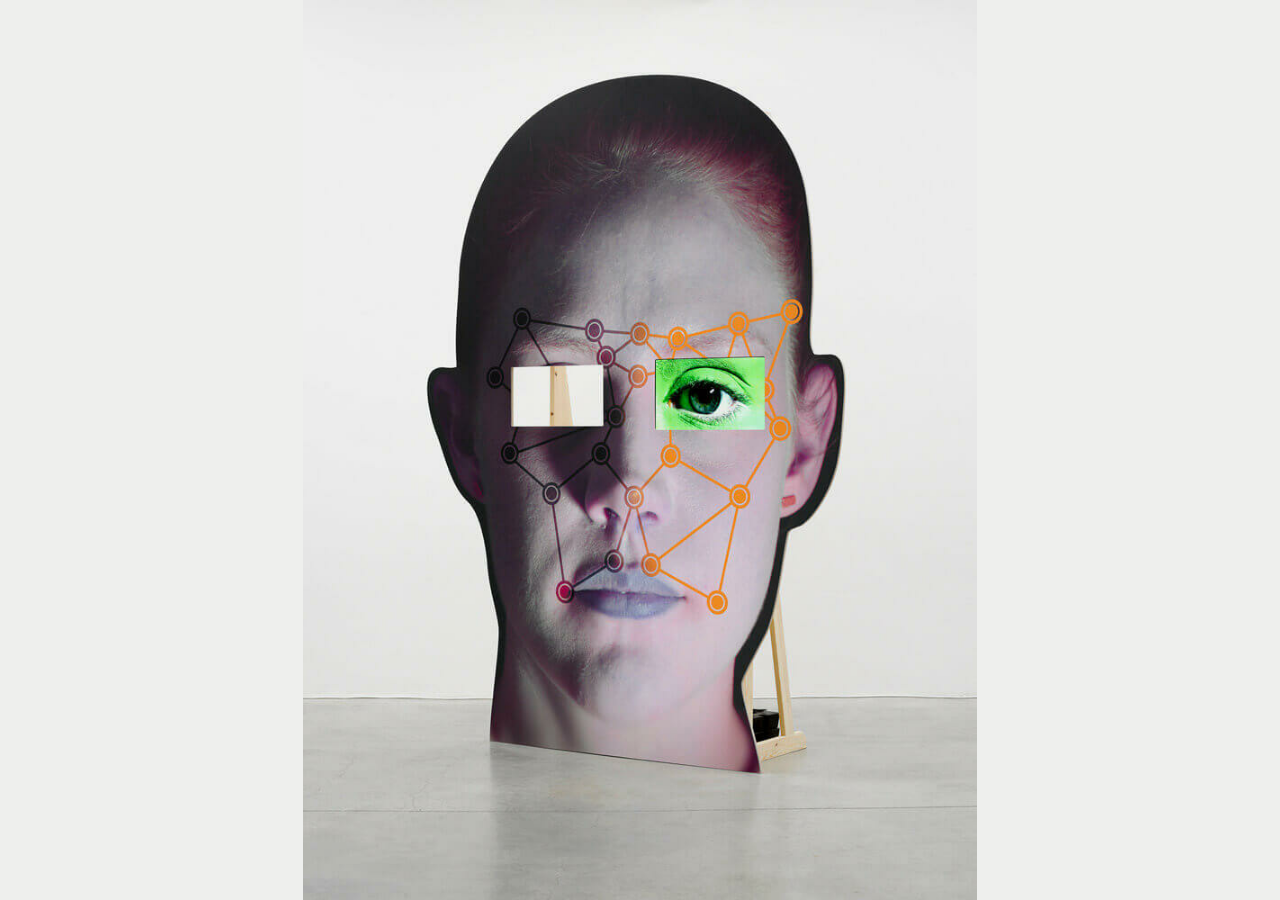
==== commit 4d6fbb39: "Reproduce VIE using the credited original artwork photograph" ====
--- a/collage/index.html
+++ b/collage/index.html
@@ -5,176 +5,156 @@
     <meta name="viewport" content="width=device-width, initial-scale=1" />
     <meta
       name="description"
-      content="An interactive collage of movable facial features."
+      content="An interactive study of Tony Oursler’s VIE (2014), using the original artwork photograph from Lisson Gallery."
     />
-    <title>Borrowed Face</title>
+    <title>VIE — Interactive study after Tony Oursler</title>
     <link rel="icon" href="assets/node.svg" type="image/svg+xml" />
-    <link rel="stylesheet" href="styles.css" />
-    <script src="interaction.js" defer></script>
+    <link rel="stylesheet" href="styles.css?v=4" />
+    <script src="interaction.js?v=4" defer></script>
   </head>
   <body>
-    <main aria-label="Borrowed Face — interactive collage">
-      <p id="move-help" class="visually-hidden">
-        Drag a facial feature to move it. With a keyboard, focus a feature and
-        use the arrow keys.
+    <main aria-label="Interactive study of Tony Oursler’s VIE, 2014">
+      <p class="visually-hidden" id="move-help">
+        Drag an eye window, nose, or mouth to move it. Use arrow keys when a
+        feature is focused. Press Escape to restore the original arrangement.
       </p>
-      <div class="stage" aria-label="Movable facial features">
-        <figure class="portrait main-portrait" id="portrait-main">
-          <img
-            src="assets/herschel.jpg"
-            alt="John Herschel, photographed by Julia Margaret Cameron, 1867."
-            draggable="false"
+      <svg
+        class="artwork"
+        viewBox="0 0 749 1000"
+        xmlns="http://www.w3.org/2000/svg"
+        aria-labelledby="art-title art-description"
+      >
+        <title id="art-title">VIE, Tony Oursler, 2014</title>
+        <desc id="art-description">
+          A large freestanding photographic face in a white gallery. Orange and
+          dark facial mapping lines link circular nodes. A vivid green eye fills
+          the right rectangular window; the left window shows the room behind
+          it. Original artwork © Tony Oursler, courtesy Lisson Gallery. The
+          four facial regions can be moved in this web study.
+        </desc>
+        <image
+          href="assets/oursler-vie.jpg"
+          width="749"
+          height="1000"
+          preserveAspectRatio="none"
+        />
+        <g aria-hidden="true">
+          <rect
+            data-hole="left-eye"
+            x="233"
+            y="408"
+            width="100"
+            height="66"
+            fill="#d7d6ce"
+            opacity="0"
           />
-        </figure>
-        <figure class="portrait echo-portrait" id="portrait-echo">
-          <img
-            src="assets/bernhardt.jpg"
-            alt="Sarah Bernhardt, photographed by Nadar, around 1864."
-            draggable="false"
+          <rect
+            data-hole="right-eye"
+            x="392"
+            y="399"
+            width="122"
+            height="78"
+            fill="#d7d6ce"
+            opacity="0"
           />
-        </figure>
-        <figure class="portrait witness-portrait" id="portrait-witness">
-          <img
-            src="assets/thompson.jpg"
-            alt="Florence Owens Thompson in Dorothea Lange’s Migrant Mother, 1936."
-            draggable="false"
+          <rect
+            data-hole="nose"
+            x="328"
+            y="507"
+            width="72"
+            height="80"
+            fill="#b8b4b8"
+            opacity="0"
           />
-        </figure>
-        <figure
-          class="fragment eye-left green"
-          data-node="eye-left"
-          style="--crop-x: 39%; --crop-y: 28%; --zoom: 6"
+          <rect
+            data-hole="mouth"
+            x="290"
+            y="636"
+            width="128"
+            height="53"
+            fill="#b8b4b8"
+            opacity="0"
+          />
+        </g>
+        <g class="connections" aria-hidden="true"></g>
+        <svg
+          class="feature"
+          data-feature="left-eye"
+          x="233"
+          y="408"
+          width="100"
+          height="66"
+          viewBox="233 408 100 66"
+          role="button"
+          tabindex="0"
+          aria-label="Move left eye window"
+          aria-describedby="move-help"
         >
-          <button
-            type="button"
-            class="handle"
-            aria-label="Move left eye"
-            aria-describedby="move-help"
-          >
-            <span class="crop"
-              ><img
-                src="assets/thompson.jpg"
-                alt="Left eye, cropped from the Lange portrait of Florence Owens Thompson."
-                draggable="false"
-            /></span>
-          </button>
-        </figure>
-        <figure
-          class="fragment eye-right pink"
-          data-node="eye-right"
-          style="--crop-x: 68%; --crop-y: 51%; --zoom: 5"
+          <image
+            href="assets/oursler-vie.jpg"
+            width="749"
+            height="1000"
+            preserveAspectRatio="none"
+          /></svg
+        ><svg
+          class="feature"
+          data-feature="right-eye"
+          x="392"
+          y="399"
+          width="122"
+          height="78"
+          viewBox="392 399 122 78"
+          role="button"
+          tabindex="0"
+          aria-label="Move green right eye"
+          aria-describedby="move-help"
         >
-          <button
-            type="button"
-            class="handle"
-            aria-label="Move right eye"
-            aria-describedby="move-help"
-          >
-            <span class="crop"
-              ><img
-                src="assets/herschel.jpg"
-                alt="Right eye, cropped from the Cameron portrait of John Herschel."
-                draggable="false"
-            /></span>
-          </button>
-        </figure>
-        <figure
-          class="fragment nose plain"
-          data-node="nose"
-          style="--crop-x: 61%; --crop-y: 61%; --zoom: 4"
+          <image
+            href="assets/oursler-vie.jpg"
+            width="749"
+            height="1000"
+            preserveAspectRatio="none"
+          /></svg
+        ><svg
+          class="feature"
+          data-feature="nose"
+          x="328"
+          y="507"
+          width="72"
+          height="80"
+          viewBox="328 507 72 80"
+          role="button"
+          tabindex="0"
+          aria-label="Move nose"
+          aria-describedby="move-help"
         >
-          <button
-            type="button"
-            class="handle"
-            aria-label="Move nose"
-            aria-describedby="move-help"
-          >
-            <span class="crop"
-              ><img
-                src="assets/herschel.jpg"
-                alt="Nose, cropped from the Cameron portrait of John Herschel."
-                draggable="false"
-            /></span>
-          </button>
-        </figure>
-        <figure
-          class="fragment mouth pink"
-          data-node="mouth"
-          style="--crop-x: 45%; --crop-y: 38%; --zoom: 5"
+          <image
+            href="assets/oursler-vie.jpg"
+            width="749"
+            height="1000"
+            preserveAspectRatio="none"
+          /></svg
+        ><svg
+          class="feature"
+          data-feature="mouth"
+          x="290"
+          y="636"
+          width="128"
+          height="53"
+          viewBox="290 636 128 53"
+          role="button"
+          tabindex="0"
+          aria-label="Move mouth"
+          aria-describedby="move-help"
         >
-          <button
-            type="button"
-            class="handle"
-            aria-label="Move mouth"
-            aria-describedby="move-help"
-          >
-            <span class="crop"
-              ><img
-                src="assets/thompson.jpg"
-                alt="Mouth, cropped from the Lange portrait of Florence Owens Thompson."
-                draggable="false"
-            /></span>
-          </button>
-        </figure>
-        <figure
-          class="fragment eye-spare blue"
-          data-node="eye-spare"
-          style="--crop-x: 45%; --crop-y: 24%; --zoom: 7"
-        >
-          <button
-            type="button"
-            class="handle"
-            aria-label="Move borrowed eye"
-            aria-describedby="move-help"
-          >
-            <span class="crop"
-              ><img
-                src="assets/bernhardt.jpg"
-                alt="Borrowed eye, cropped from the Nadar portrait of Sarah Bernhardt."
-                draggable="false"
-            /></span>
-          </button>
-        </figure>
-        <figure
-          class="fragment mouth-spare green"
-          data-node="mouth-spare"
-          style="--crop-x: 62%; --crop-y: 72%; --zoom: 5"
-        >
-          <button
-            type="button"
-            class="handle"
-            aria-label="Move borrowed mouth"
-            aria-describedby="move-help"
-          >
-            <span class="crop"
-              ><img
-                src="assets/herschel.jpg"
-                alt="Borrowed mouth, cropped from the Cameron portrait of John Herschel."
-                draggable="false"
-            /></span>
-          </button>
-        </figure>
-        <figure
-          class="fragment ear plain"
-          data-node="ear"
-          style="--crop-x: 60%; --crop-y: 30%; --zoom: 5"
-        >
-          <button
-            type="button"
-            class="handle"
-            aria-label="Move ear and cheek"
-            aria-describedby="move-help"
-          >
-            <span class="crop"
-              ><img
-                src="assets/bernhardt.jpg"
-                alt="Ear and cheek, cropped from the Nadar portrait of Sarah Bernhardt."
-                draggable="false"
-            /></span>
-          </button>
-        </figure>
-        <svg class="connections" aria-hidden="true"></svg>
-      </div>
+          <image
+            href="assets/oursler-vie.jpg"
+            width="749"
+            height="1000"
+            preserveAspectRatio="none"
+          />
+        </svg>
+      </svg>
       <p class="status visually-hidden" role="status" aria-live="polite"></p>
     </main>
   </body>
--- a/collage/styles.css
+++ b/collage/styles.css
@@ -1,9 +1,7 @@
+/* The photograph sets the original composition. No added page furniture. */
 :root {
-  --paper: #efeee9;
-  --ink: #272922;
-  --line: #cf5a2a;
-  background: var(--paper);
-  color: var(--ink);
+  background: #eeefed;
+  color: #252525;
 }
 * {
   box-sizing: border-box;
@@ -18,205 +16,38 @@
   display: grid;
   place-items: center;
 }
-/* The grid only positions the artwork; no columns or panels are shown. */
-.stage {
-  width: min(100vw, 135svh);
-  height: 100svh;
-  position: relative;
-  display: grid;
-  grid-template-columns: repeat(12, minmax(0, 1fr));
-  grid-template-rows: repeat(16, minmax(0, 1fr));
-  isolation: isolate;
-  overflow: clip;
-}
-figure {
-  margin: 0;
-  min-width: 0;
-  min-height: 0;
-}
-.portrait {
+.artwork {
+  display: block;
+  width: min(100vw, 74.9svh);
+  height: auto;
+  max-height: 100svh;
   overflow: hidden;
 }
-.portrait img {
-  display: block;
-  width: 100%;
-  height: 100%;
-  object-fit: cover;
-  filter: grayscale(1) contrast(1.15);
-}
-.main-portrait {
-  grid-area: 2 / 4 / 16 / 11;
-  clip-path: polygon(
-    28% 1%,
-    63% 0,
-    82% 10%,
-    94% 26%,
-    90% 49%,
-    98% 51%,
-    93% 68%,
-    79% 74%,
-    76% 88%,
-    88% 100%,
-    15% 100%,
-    23% 87%,
-    18% 74%,
-    5% 63%,
-    1% 45%,
-    9% 25%,
-    12% 12%
-  );
-  transform: rotate(-3deg);
-}
-.main-portrait img {
-  object-position: 61% 48%;
-  transform: scale(1.13);
-}
-.echo-portrait {
-  grid-area: 6 / 1 / 12 / 5;
-  opacity: 0.66;
-  transform: rotate(5deg);
-  clip-path: ellipse(43% 50% at 50% 50%);
-}
-.echo-portrait img {
-  width: 210%;
-  height: 210%;
-  max-width: none;
-  transform: translate(-25%, -12%);
-}
-.witness-portrait {
-  grid-area: 11 / 10 / 15 / 13;
-  transform: rotate(6deg);
-  border: 7px solid var(--paper);
-}
-.witness-portrait img {
-  object-position: 48% 25%;
-}
-.fragment {
-  position: relative;
-  z-index: 4;
-  transform: translate(var(--dx, 0px), var(--dy, 0px))
-    rotate(var(--angle, -2deg));
-}
-.handle {
-  display: block;
-  width: 100%;
-  height: 100%;
-  padding: 0;
-  border: 1px solid var(--ink);
-  background: #d9dbcf;
-  position: relative;
+.feature {
   cursor: grab;
   touch-action: none;
   user-select: none;
-  -webkit-tap-highlight-color: transparent;
+  overflow: hidden;
 }
-.handle:active {
+.feature:active {
   cursor: grabbing;
 }
-.handle:focus-visible {
-  outline: 2px solid #df4d87;
-  outline-offset: 5px;
+.feature:focus {
+  outline: none;
 }
-.handle::before,
-.handle::after {
-  position: absolute;
-  content: "";
-  width: 7px;
-  height: 7px;
-  border: 1px solid var(--ink);
-  background: var(--paper);
-  border-radius: 50%;
-  z-index: 1;
-  top: -4px;
+.feature:focus-visible {
+  outline: 2px solid #fa9600;
+  outline-offset: 3px;
 }
-.handle::before {
-  left: -4px;
-}
-.handle::after {
-  right: -4px;
-}
-.crop {
-  display: block;
-  position: relative;
-  width: 100%;
-  height: 100%;
-  overflow: hidden;
-}
-.crop img {
-  position: absolute;
-  width: calc(var(--zoom) * 100%);
-  max-width: none;
-  height: auto;
-  left: var(--crop-x);
-  top: var(--crop-y);
-  transform: translate(calc(-1 * var(--crop-x)), calc(-1 * var(--crop-y)));
-  filter: grayscale(1) contrast(1.2);
-  pointer-events: none;
-  user-select: none;
-}
-.green .crop {
-  background: #b9ff64;
-}
-.pink .crop {
-  background: #ec84b7;
-}
-.blue .crop {
-  background: #879deb;
-}
-.green img,
-.pink img,
-.blue img {
-  mix-blend-mode: multiply;
-}
-.eye-left {
-  grid-area: 6 / 5 / 8 / 8;
-  --angle: -4deg;
-}
-.eye-right {
-  grid-area: 6 / 8 / 8 / 11;
-  --angle: 3deg;
-}
-.nose {
-  grid-area: 8 / 7 / 11 / 9;
-  --angle: 2deg;
-}
-.mouth {
-  grid-area: 11 / 6 / 13 / 10;
-  --angle: -3deg;
-}
-.eye-spare {
-  grid-area: 3 / 1 / 5 / 4;
-  --angle: -8deg;
-}
-.mouth-spare {
-  grid-area: 14 / 2 / 16 / 5;
-  --angle: 5deg;
-}
-.ear {
-  grid-area: 3 / 10 / 5 / 13;
-  --angle: 6deg;
+.feature image {
+  pointer-events: auto;
 }
 .connections {
-  position: absolute;
-  width: 100%;
-  height: 100%;
-  inset: 0;
-  z-index: 3;
   pointer-events: none;
-  color: var(--line);
 }
 .connections line {
-  stroke: currentColor;
-  stroke-width: 1;
-  opacity: 0.8;
-}
-.connections circle {
-  stroke: currentColor;
+  stroke: #ef961a;
   stroke-width: 1.5;
-  fill: var(--paper);
-}
-.connections .anchor {
-  fill: transparent;
 }
 .visually-hidden {
   position: absolute;
@@ -229,8 +60,3 @@
   white-space: nowrap;
   border: 0;
 }
-@media (max-aspect-ratio: 3/4) {
-  .stage {
-    height: min(100svh, 145vw);
-  }
-}
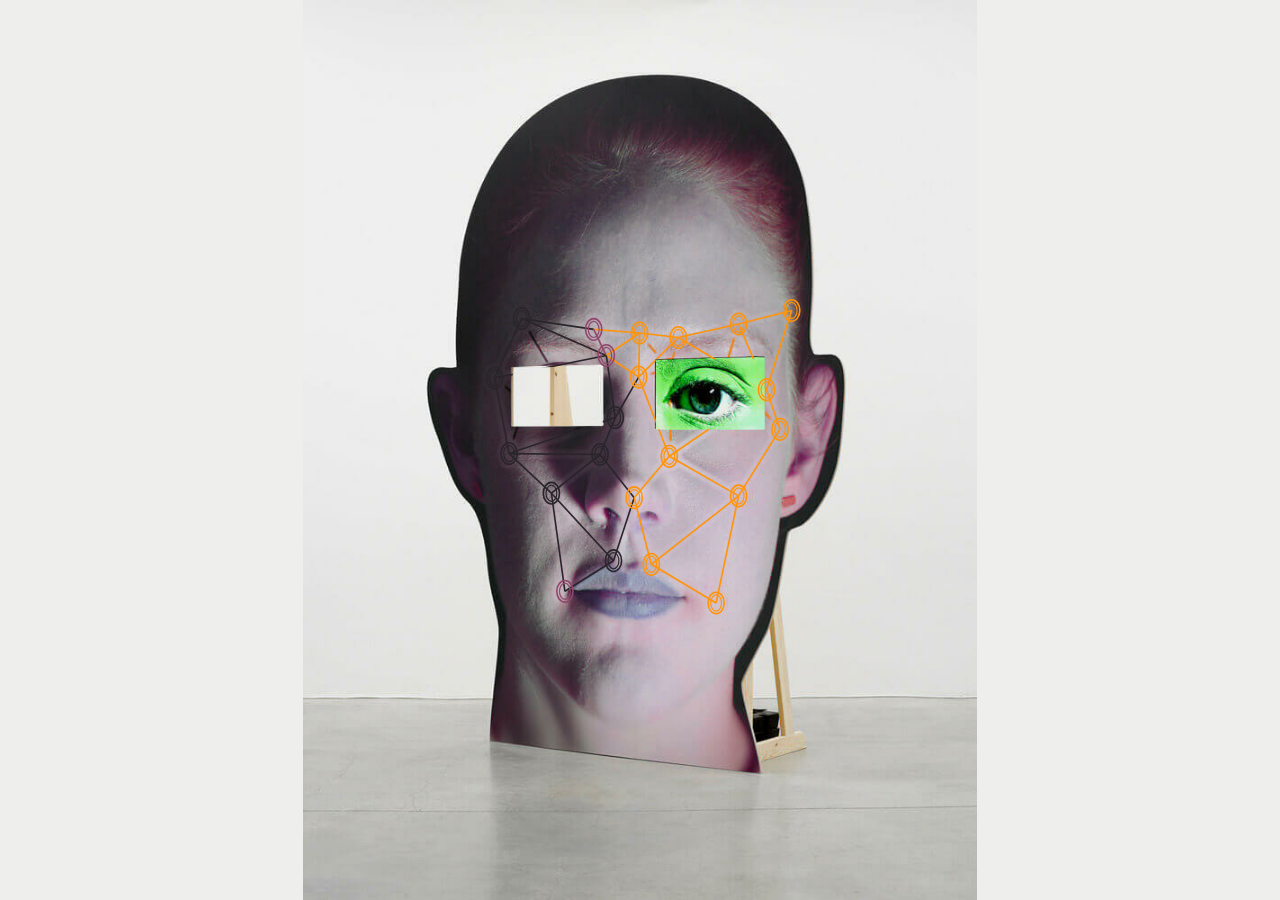
==== commit 583bcad7: "Reconstruct all 22 VIE nodes and their live connections" ====
--- a/collage/index.html
+++ b/collage/index.html
@@ -9,14 +9,14 @@
     />
     <title>VIE — Interactive study after Tony Oursler</title>
     <link rel="icon" href="assets/node.svg" type="image/svg+xml" />
-    <link rel="stylesheet" href="styles.css?v=4" />
-    <script src="interaction.js?v=4" defer></script>
+    <link rel="stylesheet" href="styles.css?v=5" />
+    <script src="interaction.js?v=5" defer></script>
   </head>
   <body>
     <main aria-label="Interactive study of Tony Oursler’s VIE, 2014">
       <p class="visually-hidden" id="move-help">
-        Drag an eye window, nose, or mouth to move it. Use arrow keys when a
-        feature is focused. Press Escape to restore the original arrangement.
+        Drag any circular node or facial feature. Arrow keys move the focused
+        element. Press Escape to restore all original positions.
       </p>
       <svg
         class="artwork"
@@ -29,15 +29,403 @@
           A large freestanding photographic face in a white gallery. Orange and
           dark facial mapping lines link circular nodes. A vivid green eye fills
           the right rectangular window; the left window shows the room behind
-          it. Original artwork © Tony Oursler, courtesy Lisson Gallery. The
-          four facial regions can be moved in this web study.
+          it. Original artwork © Tony Oursler, courtesy Lisson Gallery. The 22
+          visible circular nodes and four facial regions can be moved in this
+          web study. The network is reconstructed as individual vector elements.
         </desc>
-        <image
-          href="assets/oursler-vie.jpg"
-          width="749"
-          height="1000"
-          preserveAspectRatio="none"
-        />
+        <defs>
+          <filter id="repair-feather">
+            <feGaussianBlur stdDeviation="1.2" />
+          </filter>
+          <mask
+            id="window-occlusion"
+            maskUnits="userSpaceOnUse"
+            x="0"
+            y="0"
+            width="749"
+            height="1000"
+          >
+            <rect width="749" height="1000" fill="white" />
+            <rect
+              data-occlude="left-eye"
+              x="233"
+              y="408"
+              width="100"
+              height="66"
+              fill="black"
+            />
+            <rect
+              data-occlude="right-eye"
+              x="392"
+              y="399"
+              width="122"
+              height="78"
+              fill="black"
+            />
+          </mask>
+          <mask
+            id="erase-network"
+            maskUnits="userSpaceOnUse"
+            x="0"
+            y="0"
+            width="749"
+            height="1000"
+          >
+            <rect width="749" height="1000" fill="black" />
+            <g filter="url(#repair-feather)">
+              <line
+                x1="243"
+                y1="354"
+                x2="323"
+                y2="366"
+                stroke="white"
+                stroke-width="11"
+              />
+              <line
+                x1="243"
+                y1="354"
+                x2="213"
+                y2="420"
+                stroke="white"
+                stroke-width="11"
+              />
+              <line
+                x1="243"
+                y1="354"
+                x2="337"
+                y2="395"
+                stroke="white"
+                stroke-width="11"
+              />
+              <line
+                x1="323"
+                y1="366"
+                x2="374"
+                y2="370"
+                stroke="white"
+                stroke-width="11"
+              />
+              <line
+                x1="323"
+                y1="366"
+                x2="337"
+                y2="395"
+                stroke="white"
+                stroke-width="11"
+              />
+              <line
+                x1="374"
+                y1="370"
+                x2="417"
+                y2="375"
+                stroke="white"
+                stroke-width="11"
+              />
+              <line
+                x1="374"
+                y1="370"
+                x2="337"
+                y2="395"
+                stroke="white"
+                stroke-width="11"
+              />
+              <line
+                x1="374"
+                y1="370"
+                x2="373"
+                y2="419"
+                stroke="white"
+                stroke-width="11"
+              />
+              <line
+                x1="417"
+                y1="375"
+                x2="484"
+                y2="360"
+                stroke="white"
+                stroke-width="11"
+              />
+              <line
+                x1="417"
+                y1="375"
+                x2="373"
+                y2="419"
+                stroke="white"
+                stroke-width="11"
+              />
+              <line
+                x1="417"
+                y1="375"
+                x2="515"
+                y2="433"
+                stroke="white"
+                stroke-width="11"
+              />
+              <line
+                x1="484"
+                y1="360"
+                x2="543"
+                y2="345"
+                stroke="white"
+                stroke-width="11"
+              />
+              <line
+                x1="484"
+                y1="360"
+                x2="515"
+                y2="433"
+                stroke="white"
+                stroke-width="11"
+              />
+              <line
+                x1="543"
+                y1="345"
+                x2="515"
+                y2="433"
+                stroke="white"
+                stroke-width="11"
+              />
+              <line
+                x1="213"
+                y1="420"
+                x2="337"
+                y2="395"
+                stroke="white"
+                stroke-width="11"
+              />
+              <line
+                x1="213"
+                y1="420"
+                x2="229"
+                y2="504"
+                stroke="white"
+                stroke-width="11"
+              />
+              <line
+                x1="337"
+                y1="395"
+                x2="373"
+                y2="419"
+                stroke="white"
+                stroke-width="11"
+              />
+              <line
+                x1="337"
+                y1="395"
+                x2="347"
+                y2="464"
+                stroke="white"
+                stroke-width="11"
+              />
+              <line
+                x1="373"
+                y1="419"
+                x2="347"
+                y2="464"
+                stroke="white"
+                stroke-width="11"
+              />
+              <line
+                x1="373"
+                y1="419"
+                x2="407"
+                y2="507"
+                stroke="white"
+                stroke-width="11"
+              />
+              <line
+                x1="515"
+                y1="433"
+                x2="530"
+                y2="477"
+                stroke="white"
+                stroke-width="11"
+              />
+              <line
+                x1="515"
+                y1="433"
+                x2="407"
+                y2="507"
+                stroke="white"
+                stroke-width="11"
+              />
+              <line
+                x1="229"
+                y1="504"
+                x2="347"
+                y2="464"
+                stroke="white"
+                stroke-width="11"
+              />
+              <line
+                x1="229"
+                y1="504"
+                x2="330"
+                y2="505"
+                stroke="white"
+                stroke-width="11"
+              />
+              <line
+                x1="229"
+                y1="504"
+                x2="276"
+                y2="548"
+                stroke="white"
+                stroke-width="11"
+              />
+              <line
+                x1="347"
+                y1="464"
+                x2="330"
+                y2="505"
+                stroke="white"
+                stroke-width="11"
+              />
+              <line
+                x1="530"
+                y1="477"
+                x2="484"
+                y2="551"
+                stroke="white"
+                stroke-width="11"
+              />
+              <line
+                x1="330"
+                y1="505"
+                x2="276"
+                y2="548"
+                stroke="white"
+                stroke-width="11"
+              />
+              <line
+                x1="330"
+                y1="505"
+                x2="368"
+                y2="553"
+                stroke="white"
+                stroke-width="11"
+              />
+              <line
+                x1="407"
+                y1="507"
+                x2="368"
+                y2="553"
+                stroke="white"
+                stroke-width="11"
+              />
+              <line
+                x1="407"
+                y1="507"
+                x2="484"
+                y2="551"
+                stroke="white"
+                stroke-width="11"
+              />
+              <line
+                x1="276"
+                y1="548"
+                x2="291"
+                y2="657"
+                stroke="white"
+                stroke-width="11"
+              />
+              <line
+                x1="276"
+                y1="548"
+                x2="345"
+                y2="623"
+                stroke="white"
+                stroke-width="11"
+              />
+              <line
+                x1="368"
+                y1="553"
+                x2="345"
+                y2="623"
+                stroke="white"
+                stroke-width="11"
+              />
+              <line
+                x1="368"
+                y1="553"
+                x2="387"
+                y2="627"
+                stroke="white"
+                stroke-width="11"
+              />
+              <line
+                x1="484"
+                y1="551"
+                x2="387"
+                y2="627"
+                stroke="white"
+                stroke-width="11"
+              />
+              <line
+                x1="484"
+                y1="551"
+                x2="459"
+                y2="670"
+                stroke="white"
+                stroke-width="11"
+              />
+              <line
+                x1="345"
+                y1="623"
+                x2="291"
+                y2="657"
+                stroke="white"
+                stroke-width="11"
+              />
+              <line
+                x1="387"
+                y1="627"
+                x2="459"
+                y2="670"
+                stroke="white"
+                stroke-width="11"
+              />
+              <ellipse cx="243" cy="354" rx="14" ry="17" fill="white" />
+              <ellipse cx="323" cy="366" rx="14" ry="17" fill="white" />
+              <ellipse cx="374" cy="370" rx="14" ry="17" fill="white" />
+              <ellipse cx="417" cy="375" rx="14" ry="17" fill="white" />
+              <ellipse cx="484" cy="360" rx="14" ry="17" fill="white" />
+              <ellipse cx="543" cy="345" rx="14" ry="17" fill="white" />
+              <ellipse cx="213" cy="420" rx="14" ry="17" fill="white" />
+              <ellipse cx="337" cy="395" rx="14" ry="17" fill="white" />
+              <ellipse cx="373" cy="419" rx="14" ry="17" fill="white" />
+              <ellipse cx="515" cy="433" rx="14" ry="17" fill="white" />
+              <ellipse cx="229" cy="504" rx="14" ry="17" fill="white" />
+              <ellipse cx="347" cy="464" rx="14" ry="17" fill="white" />
+              <ellipse cx="530" cy="477" rx="14" ry="17" fill="white" />
+              <ellipse cx="330" cy="505" rx="14" ry="17" fill="white" />
+              <ellipse cx="407" cy="507" rx="14" ry="17" fill="white" />
+              <ellipse cx="276" cy="548" rx="14" ry="17" fill="white" />
+              <ellipse cx="368" cy="553" rx="14" ry="17" fill="white" />
+              <ellipse cx="484" cy="551" rx="14" ry="17" fill="white" />
+              <ellipse cx="345" cy="623" rx="14" ry="17" fill="white" />
+              <ellipse cx="387" cy="627" rx="14" ry="17" fill="white" />
+              <ellipse cx="291" cy="657" rx="14" ry="17" fill="white" />
+              <ellipse cx="459" cy="670" rx="14" ry="17" fill="white" />
+            </g>
+          </mask>
+          <g id="clean-artwork">
+            <image
+              href="assets/oursler-vie.jpg"
+              width="749"
+              height="1000"
+              preserveAspectRatio="none"
+            />
+            <image
+              href="assets/vie-clean-plate.png"
+              width="749"
+              height="1000"
+              preserveAspectRatio="none"
+              mask="url(#erase-network)"
+            />
+          </g>
+        </defs>
+        <use href="#clean-artwork" />
         <g aria-hidden="true">
           <rect
             data-hole="left-eye"
@@ -76,8 +464,36 @@
             opacity="0"
           />
         </g>
-        <g class="connections" aria-hidden="true"></g>
+
         <svg
+          class="feature"
+          data-feature="nose"
+          x="328"
+          y="507"
+          width="72"
+          height="80"
+          viewBox="328 507 72 80"
+          role="button"
+          tabindex="0"
+          aria-label="Move nose"
+          aria-describedby="move-help"
+        >
+          <use href="#clean-artwork" /></svg
+        ><svg
+          class="feature"
+          data-feature="mouth"
+          x="290"
+          y="636"
+          width="128"
+          height="53"
+          viewBox="290 636 128 53"
+          role="button"
+          tabindex="0"
+          aria-label="Move mouth"
+          aria-describedby="move-help"
+        >
+          <use href="#clean-artwork" /></svg
+        ><svg
           class="feature"
           data-feature="left-eye"
           x="233"
@@ -114,46 +530,323 @@
             width="749"
             height="1000"
             preserveAspectRatio="none"
-          /></svg
-        ><svg
-          class="feature"
-          data-feature="nose"
-          x="328"
-          y="507"
-          width="72"
-          height="80"
-          viewBox="328 507 72 80"
-          role="button"
-          tabindex="0"
-          aria-label="Move nose"
-          aria-describedby="move-help"
-        >
-          <image
-            href="assets/oursler-vie.jpg"
-            width="749"
-            height="1000"
-            preserveAspectRatio="none"
-          /></svg
-        ><svg
-          class="feature"
-          data-feature="mouth"
-          x="290"
-          y="636"
-          width="128"
-          height="53"
-          viewBox="290 636 128 53"
-          role="button"
-          tabindex="0"
-          aria-label="Move mouth"
-          aria-describedby="move-help"
-        >
-          <image
-            href="assets/oursler-vie.jpg"
-            width="749"
-            height="1000"
-            preserveAspectRatio="none"
           />
         </svg>
+        <g
+          class="connections"
+          aria-hidden="true"
+          mask="url(#window-occlusion)"
+        ></g>
+        <g class="nodes">
+          <g
+            class="node"
+            data-node="n01"
+            transform="translate(243 354)"
+            style="--node-color: #29252b"
+            role="button"
+            tabindex="0"
+            aria-label="Move node 01, left forehead"
+            aria-describedby="move-help"
+          >
+            <ellipse class="node-hit" rx="15" ry="18" />
+            <ellipse class="node-ring outer" rx="9" ry="12" />
+            <ellipse class="node-ring inner" rx="6" ry="9" />
+          </g>
+          <g
+            class="node"
+            data-node="n02"
+            transform="translate(323 366)"
+            style="--node-color: #91476d"
+            role="button"
+            tabindex="0"
+            aria-label="Move node 02, inner left brow"
+            aria-describedby="move-help"
+          >
+            <ellipse class="node-hit" rx="15" ry="18" />
+            <ellipse class="node-ring outer" rx="9" ry="12" />
+            <ellipse class="node-ring inner" rx="6" ry="9" />
+          </g>
+          <g
+            class="node"
+            data-node="n03"
+            transform="translate(374 370)"
+            style="--node-color: #ff940a"
+            role="button"
+            tabindex="0"
+            aria-label="Move node 03, upper nose bridge"
+            aria-describedby="move-help"
+          >
+            <ellipse class="node-hit" rx="15" ry="18" />
+            <ellipse class="node-ring outer" rx="9" ry="12" />
+            <ellipse class="node-ring inner" rx="6" ry="9" />
+          </g>
+          <g
+            class="node"
+            data-node="n04"
+            transform="translate(417 375)"
+            style="--node-color: #ff940a"
+            role="button"
+            tabindex="0"
+            aria-label="Move node 04, inner right brow"
+            aria-describedby="move-help"
+          >
+            <ellipse class="node-hit" rx="15" ry="18" />
+            <ellipse class="node-ring outer" rx="9" ry="12" />
+            <ellipse class="node-ring inner" rx="6" ry="9" />
+          </g>
+          <g
+            class="node"
+            data-node="n05"
+            transform="translate(484 360)"
+            style="--node-color: #ff940a"
+            role="button"
+            tabindex="0"
+            aria-label="Move node 05, right brow"
+            aria-describedby="move-help"
+          >
+            <ellipse class="node-hit" rx="15" ry="18" />
+            <ellipse class="node-ring outer" rx="9" ry="12" />
+            <ellipse class="node-ring inner" rx="6" ry="9" />
+          </g>
+          <g
+            class="node"
+            data-node="n06"
+            transform="translate(543 345)"
+            style="--node-color: #ff940a"
+            role="button"
+            tabindex="0"
+            aria-label="Move node 06, right temple"
+            aria-describedby="move-help"
+          >
+            <ellipse class="node-hit" rx="15" ry="18" />
+            <ellipse class="node-ring outer" rx="9" ry="12" />
+            <ellipse class="node-ring inner" rx="6" ry="9" />
+          </g>
+          <g
+            class="node"
+            data-node="n07"
+            transform="translate(213 420)"
+            style="--node-color: #29252b"
+            role="button"
+            tabindex="0"
+            aria-label="Move node 07, outer left eye"
+            aria-describedby="move-help"
+          >
+            <ellipse class="node-hit" rx="15" ry="18" />
+            <ellipse class="node-ring outer" rx="9" ry="12" />
+            <ellipse class="node-ring inner" rx="6" ry="9" />
+          </g>
+          <g
+            class="node"
+            data-node="n08"
+            transform="translate(337 395)"
+            style="--node-color: #91476d"
+            role="button"
+            tabindex="0"
+            aria-label="Move node 08, upper left eye corner"
+            aria-describedby="move-help"
+          >
+            <ellipse class="node-hit" rx="15" ry="18" />
+            <ellipse class="node-ring outer" rx="9" ry="12" />
+            <ellipse class="node-ring inner" rx="6" ry="9" />
+          </g>
+          <g
+            class="node"
+            data-node="n09"
+            transform="translate(373 419)"
+            style="--node-color: #ff940a"
+            role="button"
+            tabindex="0"
+            aria-label="Move node 09, lower nose bridge"
+            aria-describedby="move-help"
+          >
+            <ellipse class="node-hit" rx="15" ry="18" />
+            <ellipse class="node-ring outer" rx="9" ry="12" />
+            <ellipse class="node-ring inner" rx="6" ry="9" />
+          </g>
+          <g
+            class="node"
+            data-node="n10"
+            transform="translate(515 433)"
+            style="--node-color: #ff940a"
+            role="button"
+            tabindex="0"
+            aria-label="Move node 10, outer right eye"
+            aria-describedby="move-help"
+          >
+            <ellipse class="node-hit" rx="15" ry="18" />
+            <ellipse class="node-ring outer" rx="9" ry="12" />
+            <ellipse class="node-ring inner" rx="6" ry="9" />
+          </g>
+          <g
+            class="node"
+            data-node="n11"
+            transform="translate(229 504)"
+            style="--node-color: #29252b"
+            role="button"
+            tabindex="0"
+            aria-label="Move node 11, upper left cheek"
+            aria-describedby="move-help"
+          >
+            <ellipse class="node-hit" rx="15" ry="18" />
+            <ellipse class="node-ring outer" rx="9" ry="12" />
+            <ellipse class="node-ring inner" rx="6" ry="9" />
+          </g>
+          <g
+            class="node"
+            data-node="n12"
+            transform="translate(347 464)"
+            style="--node-color: #29252b"
+            role="button"
+            tabindex="0"
+            aria-label="Move node 12, inner left eye"
+            aria-describedby="move-help"
+          >
+            <ellipse class="node-hit" rx="15" ry="18" />
+            <ellipse class="node-ring outer" rx="9" ry="12" />
+            <ellipse class="node-ring inner" rx="6" ry="9" />
+          </g>
+          <g
+            class="node"
+            data-node="n13"
+            transform="translate(530 477)"
+            style="--node-color: #ff940a"
+            role="button"
+            tabindex="0"
+            aria-label="Move node 13, upper right cheek"
+            aria-describedby="move-help"
+          >
+            <ellipse class="node-hit" rx="15" ry="18" />
+            <ellipse class="node-ring outer" rx="9" ry="12" />
+            <ellipse class="node-ring inner" rx="6" ry="9" />
+          </g>
+          <g
+            class="node"
+            data-node="n14"
+            transform="translate(330 505)"
+            style="--node-color: #29252b"
+            role="button"
+            tabindex="0"
+            aria-label="Move node 14, left nose"
+            aria-describedby="move-help"
+          >
+            <ellipse class="node-hit" rx="15" ry="18" />
+            <ellipse class="node-ring outer" rx="9" ry="12" />
+            <ellipse class="node-ring inner" rx="6" ry="9" />
+          </g>
+          <g
+            class="node"
+            data-node="n15"
+            transform="translate(407 507)"
+            style="--node-color: #ff940a"
+            role="button"
+            tabindex="0"
+            aria-label="Move node 15, right nose"
+            aria-describedby="move-help"
+          >
+            <ellipse class="node-hit" rx="15" ry="18" />
+            <ellipse class="node-ring outer" rx="9" ry="12" />
+            <ellipse class="node-ring inner" rx="6" ry="9" />
+          </g>
+          <g
+            class="node"
+            data-node="n16"
+            transform="translate(276 548)"
+            style="--node-color: #29252b"
+            role="button"
+            tabindex="0"
+            aria-label="Move node 16, left cheek"
+            aria-describedby="move-help"
+          >
+            <ellipse class="node-hit" rx="15" ry="18" />
+            <ellipse class="node-ring outer" rx="9" ry="12" />
+            <ellipse class="node-ring inner" rx="6" ry="9" />
+          </g>
+          <g
+            class="node"
+            data-node="n17"
+            transform="translate(368 553)"
+            style="--node-color: #ff940a"
+            role="button"
+            tabindex="0"
+            aria-label="Move node 17, nose tip"
+            aria-describedby="move-help"
+          >
+            <ellipse class="node-hit" rx="15" ry="18" />
+            <ellipse class="node-ring outer" rx="9" ry="12" />
+            <ellipse class="node-ring inner" rx="6" ry="9" />
+          </g>
+          <g
+            class="node"
+            data-node="n18"
+            transform="translate(484 551)"
+            style="--node-color: #ff940a"
+            role="button"
+            tabindex="0"
+            aria-label="Move node 18, right cheek"
+            aria-describedby="move-help"
+          >
+            <ellipse class="node-hit" rx="15" ry="18" />
+            <ellipse class="node-ring outer" rx="9" ry="12" />
+            <ellipse class="node-ring inner" rx="6" ry="9" />
+          </g>
+          <g
+            class="node"
+            data-node="n19"
+            transform="translate(345 623)"
+            style="--node-color: #29252b"
+            role="button"
+            tabindex="0"
+            aria-label="Move node 19, left upper lip"
+            aria-describedby="move-help"
+          >
+            <ellipse class="node-hit" rx="15" ry="18" />
+            <ellipse class="node-ring outer" rx="9" ry="12" />
+            <ellipse class="node-ring inner" rx="6" ry="9" />
+          </g>
+          <g
+            class="node"
+            data-node="n20"
+            transform="translate(387 627)"
+            style="--node-color: #ff940a"
+            role="button"
+            tabindex="0"
+            aria-label="Move node 20, right upper lip"
+            aria-describedby="move-help"
+          >
+            <ellipse class="node-hit" rx="15" ry="18" />
+            <ellipse class="node-ring outer" rx="9" ry="12" />
+            <ellipse class="node-ring inner" rx="6" ry="9" />
+          </g>
+          <g
+            class="node"
+            data-node="n21"
+            transform="translate(291 657)"
+            style="--node-color: #91476d"
+            role="button"
+            tabindex="0"
+            aria-label="Move node 21, left mouth corner"
+            aria-describedby="move-help"
+          >
+            <ellipse class="node-hit" rx="15" ry="18" />
+            <ellipse class="node-ring outer" rx="9" ry="12" />
+            <ellipse class="node-ring inner" rx="6" ry="9" />
+          </g>
+          <g
+            class="node"
+            data-node="n22"
+            transform="translate(459 670)"
+            style="--node-color: #ff940a"
+            role="button"
+            tabindex="0"
+            aria-label="Move node 22, right mouth corner"
+            aria-describedby="move-help"
+          >
+            <ellipse class="node-hit" rx="15" ry="18" />
+            <ellipse class="node-ring outer" rx="9" ry="12" />
+            <ellipse class="node-ring inner" rx="6" ry="9" />
+          </g>
+        </g>
       </svg>
       <p class="status visually-hidden" role="status" aria-live="polite"></p>
     </main>
--- a/collage/styles.css
+++ b/collage/styles.css
@@ -60,3 +60,35 @@
   white-space: nowrap;
   border: 0;
 }
+.node {
+  cursor: grab;
+  touch-action: none;
+  outline: none;
+}
+.node:active {
+  cursor: grabbing;
+}
+.node-hit {
+  fill: transparent;
+  stroke: none;
+  pointer-events: all;
+}
+.node-ring {
+  fill: none;
+  stroke: var(--node-color);
+  stroke-width: 1.8;
+  pointer-events: none;
+}
+.node .inner {
+  stroke-width: 1.3;
+}
+.node:focus-visible .outer {
+  stroke-width: 3;
+  stroke: #fff;
+}
+.feature use {
+  pointer-events: auto;
+}
+.connections line {
+  stroke-width: 1.8;
+}
